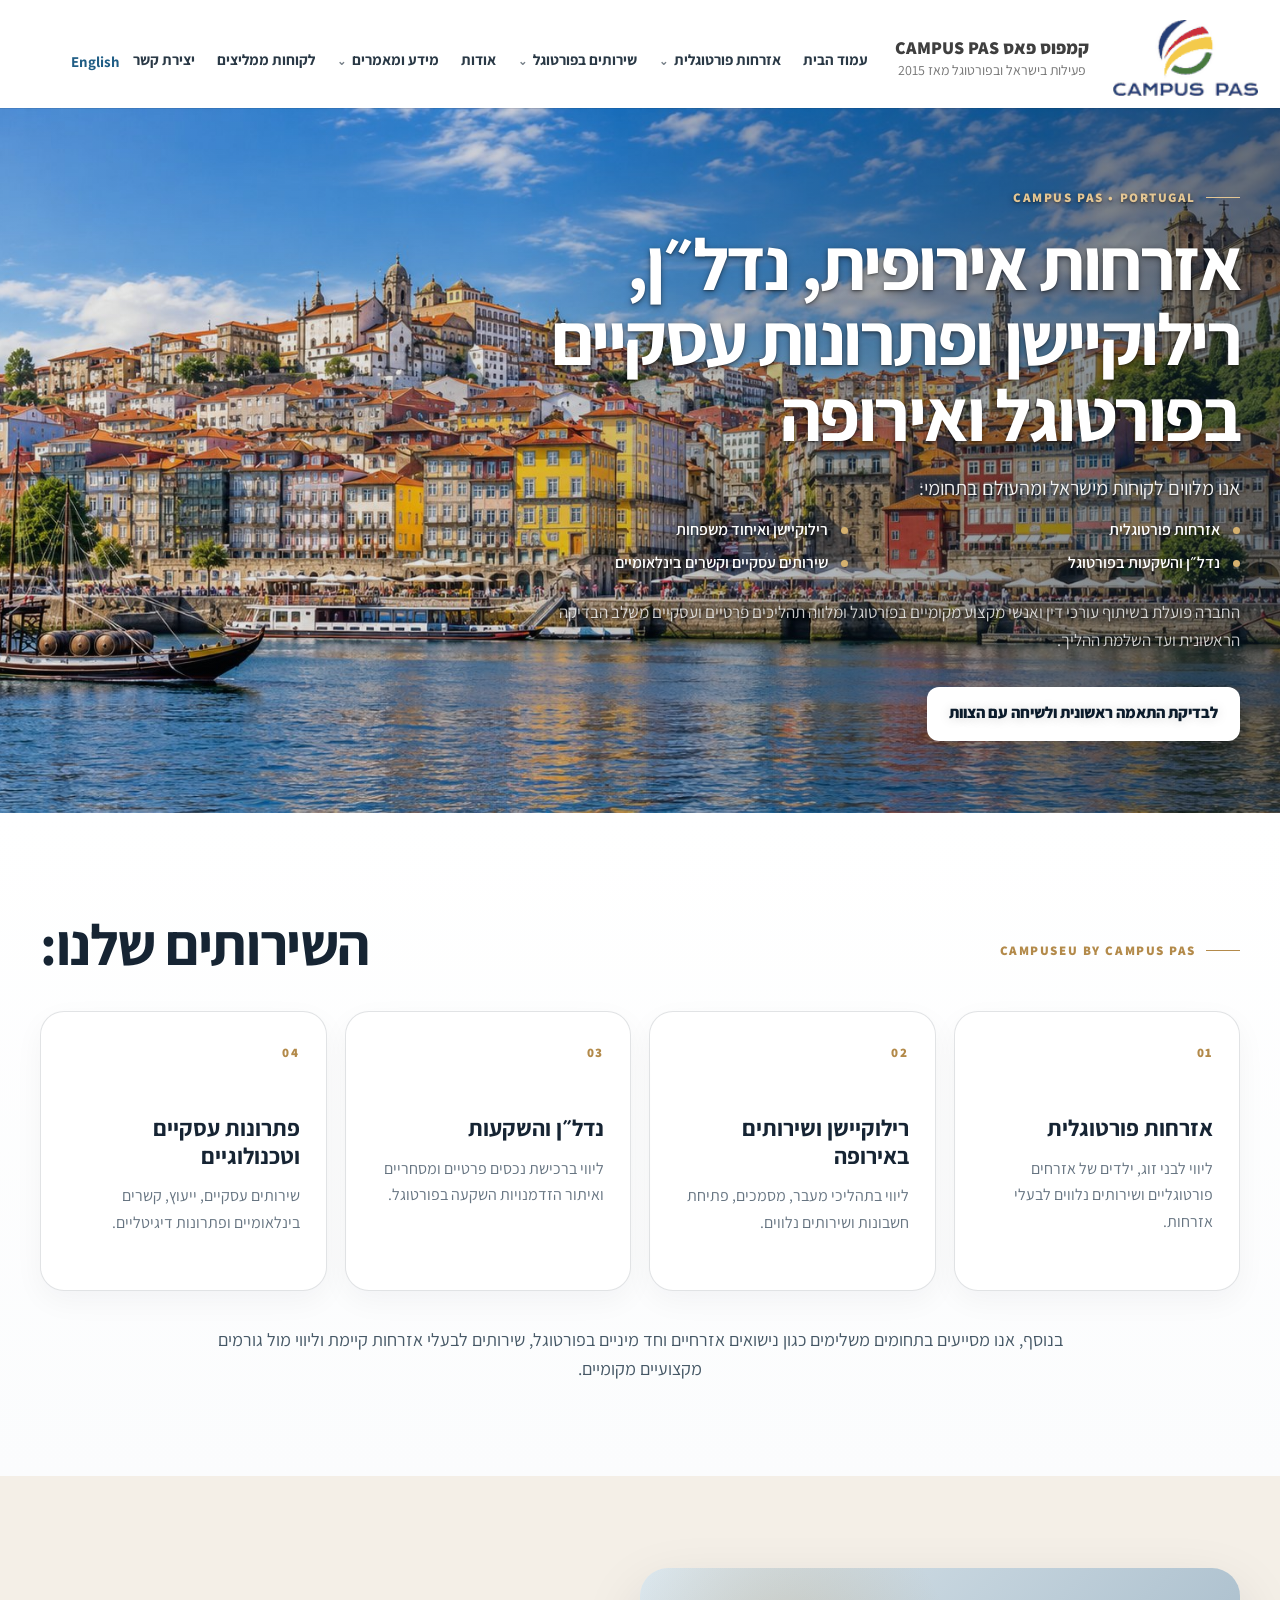
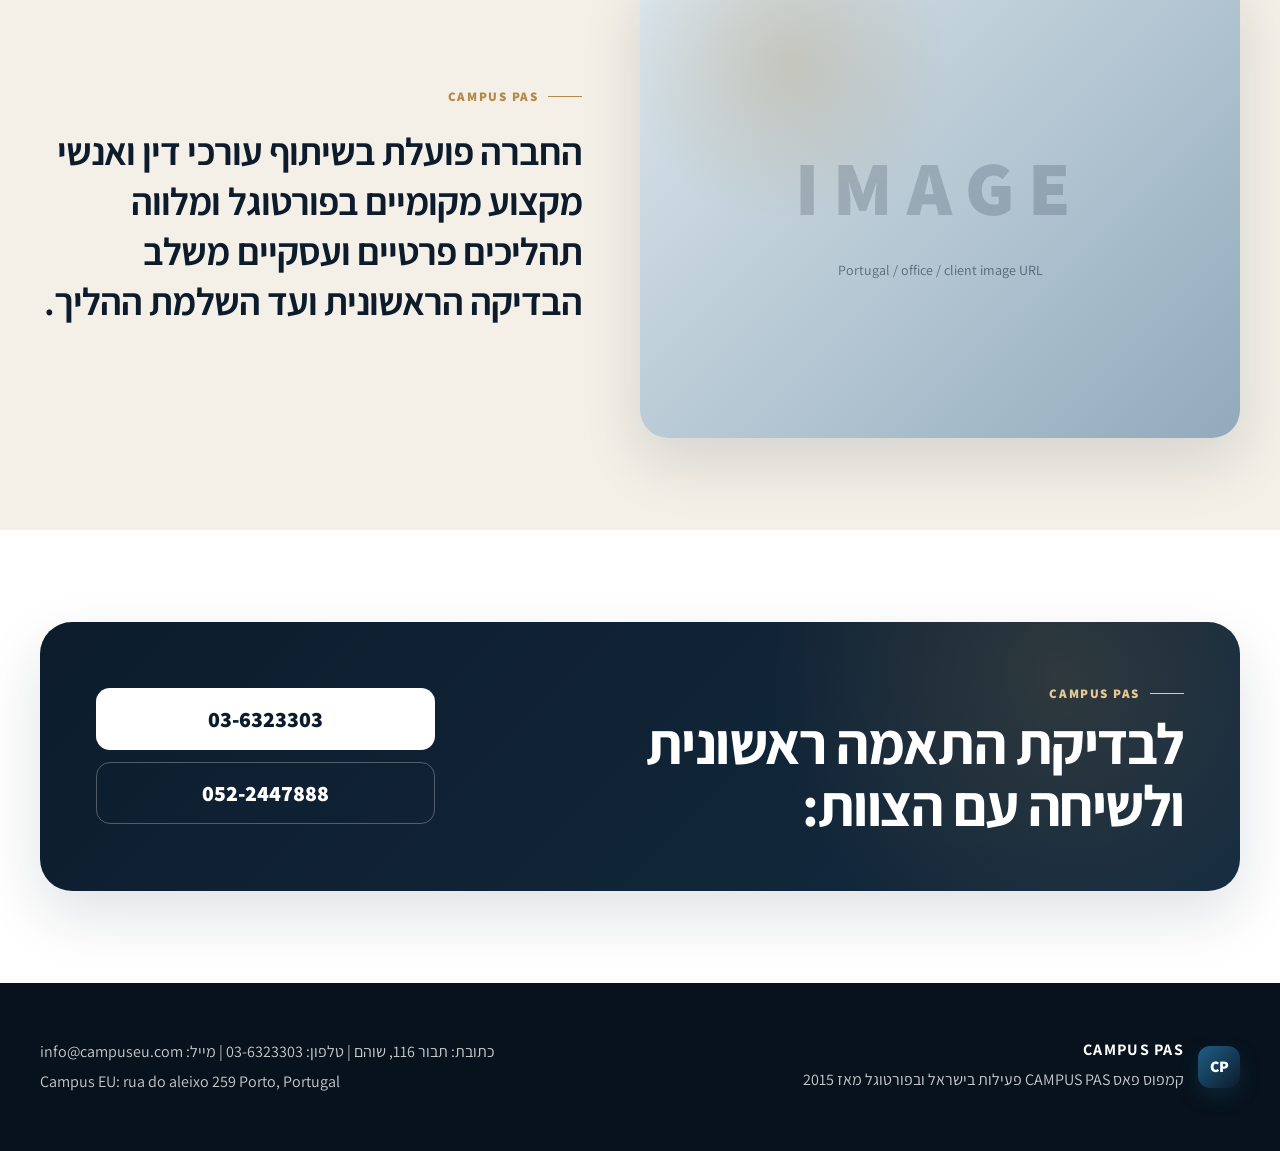
==== index.html @ e7329cf5 "Load hero text shadow styles v16" ====
<!doctype html>
<html lang="he" dir="rtl">
<head>
  <meta charset="utf-8" />
  <meta name="viewport" content="width=device-width, initial-scale=1" />
  <meta name="description" content="Campus Pas" />
  <title>Campus Pas</title>
  <link rel="preconnect" href="https://fonts.googleapis.com">
  <link rel="preconnect" href="https://fonts.gstatic.com" crossorigin>
  <link href="https://fonts.googleapis.com/css2?family=Assistant:wght@400;500;600;700;800&display=swap" rel="stylesheet">
  <link rel="stylesheet" href="styles.css?v=16" />
</head>
<body>
  <a class="skip-link" href="#main">דילוג לתוכן</a>

  <header class="site-header">
  <div class="container header-main">
    <div class="brand-panel">
      <a class="brand-logo-art" href="index.html" aria-label="Campus Pas"></a>
      <div class="brand-copy">
        <strong data-he="קמפוס פאס CAMPUS PAS" data-en="CAMPUS PAS">קמפוס פאס CAMPUS PAS</strong>
        <span data-he="פעילות בישראל ובפורטוגל מאז 2015" data-en="Operating in Israel and Portugal since 2015">פעילות בישראל ובפורטוגל מאז 2015</span>
      </div>
    </div>

    <button class="menu-toggle" id="menuToggle" aria-expanded="false" aria-controls="mainNav">
      <span></span><span></span><span></span>
      <span class="sr-only">תפריט</span>
    </button>

    <nav class="main-nav compact-nav" id="mainNav" aria-label="ניווט ראשי">
      <a href="index.html" data-he="עמוד הבית" data-en="Home">עמוד הבית</a>

      <div class="nav-group">
        <button class="nav-group-trigger" type="button" data-he="אזרחות פורטוגלית" data-en="Portuguese Citizenship">אזרחות פורטוגלית</button>
        <div class="nav-dropdown">
          <a href="why-campus.html" data-he="ליווי משפטי בפורטוגל" data-en="Legal Support in Portugal">ליווי משפטי בפורטוגל</a>
          <a href="spouse-citizenship.html" data-he="אזרחות לבני זוג" data-en="Citizenship for Spouses">אזרחות לבני זוג</a>
          <a href="children-citizenship.html" data-he="אזרחות לילדים" data-en="Citizenship for Children">אזרחות לילדים</a>
          <a href="children-guide.html" data-he="מדריך אזרחות לילדים" data-en="Citizenship Guide for Children">מדריך אזרחות לילדים</a>
        </div>
      </div>

      <div class="nav-group">
        <button class="nav-group-trigger" type="button" data-he="שירותים בפורטוגל" data-en="Services in Portugal">שירותים בפורטוגל</button>
        <div class="nav-dropdown">
          <a href="civil-marriage.html" data-he="נישואים אזרחיים" data-en="Civil Marriage">נישואים אזרחיים</a>
          <a href="real-estate.html" data-he="נדל״ן והשקעות" data-en="Real Estate and Investments">נדל״ן והשקעות</a>
          <a href="relocation.html" data-he="רילוקיישן ושירותים" data-en="Relocation and Services">רילוקיישן ושירותים</a>
          <a href="business.html" data-he="פתרונות עסקיים ובינלאומיים" data-en="Business and International Solutions">פתרונות עסקיים ובינלאומיים</a>
        </div>
      </div>

      <a href="about.html" data-he="אודות" data-en="About">אודות</a>

      <div class="nav-group">
        <button class="nav-group-trigger" type="button" data-he="מידע ומאמרים" data-en="Information and Articles">מידע ומאמרים</button>
        <div class="nav-dropdown">
          <a href="blog.html" data-he="מדריכים ומאמרים מקצועיים" data-en="Professional Guides and Articles">מדריכים ומאמרים מקצועיים</a>
          <a href="press.html" data-he="בתקשורת" data-en="In the Media">בתקשורת</a>
        </div>
      </div>

      <a href="recommendations.html" data-he="לקוחות ממליצים" data-en="Testimonials">לקוחות ממליצים</a>
      <a href="contact.html" data-he="יצירת קשר" data-en="Contact">יצירת קשר</a>
    </nav>

    <button class="header-language" type="button" id="langSwitch" aria-label="Switch language">English</button>
  </div>
</header>

  <main id="main">
    <section class="hero"><div class="container hero-content">
        <div class="hero-card">
          <span class="eyebrow">CAMPUS PAS • PORTUGAL</span>

          <h1 data-he="אזרחות אירופית, נדל״ן, רילוקיישן ופתרונות עסקיים בפורטוגל ואירופה"
            data-en="European citizenship, real estate, relocation and business solutions in Portugal and Europe">
            אזרחות אירופית, נדל״ן, רילוקיישן ופתרונות עסקיים בפורטוגל ואירופה
          </h1>

          <p class="lead" data-he="אנו מלווים לקוחות מישראל ומהעולם בתחומי:"
            data-en="We support clients from Israel and around the world in the fields of:">
            אנו מלווים לקוחות מישראל ומהעולם בתחומי:
          </p>

          <ul class="hero-list">
            <li data-he="אזרחות פורטוגלית" data-en="Portuguese citizenship">אזרחות פורטוגלית</li>
            <li data-he="רילוקיישן ואיחוד משפחות" data-en="Relocation and family reunification">רילוקיישן ואיחוד משפחות</li>
            <li data-he="נדל״ן והשקעות בפורטוגל" data-en="Real estate and investments in Portugal">נדל״ן והשקעות בפורטוגל</li>
            <li data-he="שירותים עסקיים וקשרים בינלאומיים" data-en="Business services and international connections">שירותים עסקיים וקשרים בינלאומיים</li>
          </ul>

          <p data-he="החברה פועלת בשיתוף עורכי דין ואנשי מקצוע מקומיים בפורטוגל ומלווה תהליכים פרטיים ועסקיים משלב הבדיקה הראשונית ועד השלמת ההליך."
            data-en="The company works in cooperation with lawyers and local professionals in Portugal and supports private and business processes from the initial assessment stage through completion of the process.">
            החברה פועלת בשיתוף עורכי דין ואנשי מקצוע מקומיים בפורטוגל ומלווה תהליכים פרטיים ועסקיים משלב הבדיקה הראשונית ועד השלמת ההליך.
          </p>

          <a class="primary-cta" href="#contact"
            data-he="לבדיקת התאמה ראשונית ולשיחה עם הצוות"
            data-en="For an initial assessment and a conversation with the team">
            לבדיקת התאמה ראשונית ולשיחה עם הצוות
          </a>
        </div>
      </div>
    </section>

    <section class="services section">
      <div class="container">
        <div class="section-heading">
          <p class="section-kicker">CampusEU by Campus Pas</p>
          <h2 data-he="השירותים שלנו:" data-en="Our services:">השירותים שלנו:</h2>
        </div>

        <div class="service-grid">
          <article class="service-card">
            <div class="service-number">01</div>
            <h3 data-he="אזרחות פורטוגלית" data-en="Portuguese Citizenship">אזרחות פורטוגלית</h3>
            <p data-he="ליווי לבני זוג, ילדים של אזרחים פורטוגליים ושירותים נלווים לבעלי אזרחות."
               data-en="Support for spouses, children of Portuguese citizens and related services for citizenship holders.">
               ליווי לבני זוג, ילדים של אזרחים פורטוגליים ושירותים נלווים לבעלי אזרחות.
            </p>
          </article>

          <article class="service-card">
            <div class="service-number">02</div>
            <h3 data-he="רילוקיישן ושירותים באירופה" data-en="Relocation and Services in Europe">רילוקיישן ושירותים באירופה</h3>
            <p data-he="ליווי בתהליכי מעבר, מסמכים, פתיחת חשבונות ושירותים נלווים."
               data-en="Support with relocation processes, documents, opening accounts and related services.">
               ליווי בתהליכי מעבר, מסמכים, פתיחת חשבונות ושירותים נלווים.
            </p>
          </article>

          <article class="service-card">
            <div class="service-number">03</div>
            <h3 data-he="נדל״ן והשקעות" data-en="Real Estate and Investments">נדל״ן והשקעות</h3>
            <p data-he="ליווי ברכישת נכסים פרטיים ומסחריים ואיתור הזדמנויות השקעה בפורטוגל."
               data-en="Support in the purchase of private and commercial properties and identifying investment opportunities in Portugal.">
               ליווי ברכישת נכסים פרטיים ומסחריים ואיתור הזדמנויות השקעה בפורטוגל.
            </p>
          </article>

          <article class="service-card">
            <div class="service-number">04</div>
            <h3 data-he="פתרונות עסקיים וטכנולוגיים" data-en="Business and Technology Solutions">פתרונות עסקיים וטכנולוגיים</h3>
            <p data-he="שירותים עסקיים, ייעוץ, קשרים בינלאומיים ופתרונות דיגיטליים."
               data-en="Business services, consulting, international connections and digital solutions.">
               שירותים עסקיים, ייעוץ, קשרים בינלאומיים ופתרונות דיגיטליים.
            </p>
          </article>
        </div>

        <p class="supporting-copy"
          data-he="בנוסף, אנו מסייעים בתחומים משלימים כגון נישואים אזרחיים וחד מיניים בפורטוגל, שירותים לבעלי אזרחות קיימת וליווי מול גורמים מקצועיים מקומיים."
          data-en="In addition, we assist in complementary areas such as civil and same-sex marriage in Portugal, services for existing citizenship holders and support with local professional entities.">
          בנוסף, אנו מסייעים בתחומים משלימים כגון נישואים אזרחיים וחד מיניים בפורטוגל, שירותים לבעלי אזרחות קיימת וליווי מול גורמים מקצועיים מקומיים.
        </p>
      </div>
    </section>

    <section class="visual-break section">
      <div class="container visual-grid">
        <div class="image-frame">
          <!-- החלף בתמונה אמיתית -->
          <div class="image-placeholder image-placeholder-light">
            <span>IMAGE</span>
            <small>Portugal / office / client image URL</small>
          </div>
        </div>
        <div class="visual-copy">
          <span class="eyebrow dark">CAMPUS PAS</span>
          <p class="large-copy"
            data-he="החברה פועלת בשיתוף עורכי דין ואנשי מקצוע מקומיים בפורטוגל ומלווה תהליכים פרטיים ועסקיים משלב הבדיקה הראשונית ועד השלמת ההליך."
            data-en="The company works in cooperation with lawyers and local professionals in Portugal and supports private and business processes from the initial assessment stage through completion of the process.">
            החברה פועלת בשיתוף עורכי דין ואנשי מקצוע מקומיים בפורטוגל ומלווה תהליכים פרטיים ועסקיים משלב הבדיקה הראשונית ועד השלמת ההליך.
          </p>
        </div>
      </div>
    </section>

    <section class="contact section" id="contact">
      <div class="container contact-panel">
        <div>
          <span class="section-kicker light">Campus Pas</span>
          <h2 data-he="לבדיקת התאמה ראשונית ולשיחה עם הצוות:"
              data-en="For an initial assessment and a conversation with the team:">
              לבדיקת התאמה ראשונית ולשיחה עם הצוות:
          </h2>
        </div>

        <div class="contact-actions">
          <a href="tel:036323303" class="contact-button">
            <span>03-6323303</span>
          </a>
          <a href="tel:0522447888" class="contact-button secondary">
            <span>052-2447888</span>
          </a>
        </div>
      </div>
    </section>
  </main>

  <footer class="site-footer">
    <div class="container footer-grid">
      <div class="footer-brand">
        <div class="brand-mark small">CP</div>
        <div>
          <strong>CAMPUS PAS</strong>
          <p data-he="קמפוס פאס CAMPUS PAS פעילות בישראל ובפורטוגל מאז 2015"
             data-en="Campus Pas CAMPUS PAS operating in Israel and Portugal since 2015">
             קמפוס פאס CAMPUS PAS פעילות בישראל ובפורטוגל מאז 2015
          </p>
        </div>
      </div>

      <div class="footer-contact">
        <p data-he="כתובת: תבור 116, שוהם | טלפון: 03-6323303 | מייל: info@campuseu.com"
           data-en="Address: Tavor 116, Shoham | Phone: 03-6323303 | Email: info@campuseu.com">
           כתובת: תבור 116, שוהם | טלפון: 03-6323303 | מייל: info@campuseu.com
        </p>
        <p>Campus EU: rua do aleixo 259 Porto, Portugal</p>
      </div>
    </div>
  </footer>

  <script src="script.js?v=8"></script>
</body>
</html>
---- styles.css ----
:root {
  --navy: #0c1c2c;
  --navy-2: #142b40;
  --blue: #1f5d85;
  --blue-soft: #eaf3f8;
  --sand: #f4efe7;
  --gold: #b38a4a;
  --ink: #162433;
  --muted: #667481;
  --white: #ffffff;
  --line: rgba(12, 28, 44, .12);
  --shadow: 0 24px 60px rgba(12, 28, 44, .13);
  --radius: 24px;
  --container: 1200px;
}

* { box-sizing: border-box; }

html { scroll-behavior: smooth; }

body {
  margin: 0;
  font-family: "Assistant", Arial, sans-serif;
  color: var(--ink);
  background: #fff;
  line-height: 1.65;
  -webkit-font-smoothing: antialiased;
}

a { color: inherit; text-decoration: none; }
button, a { -webkit-tap-highlight-color: transparent; }
button { font: inherit; }
img { max-width: 100%; display: block; }

.container {
  width: min(calc(100% - 40px), var(--container));
  margin-inline: auto;
}

.skip-link {
  position: fixed;
  z-index: 9999;
  top: 12px;
  inset-inline-start: 12px;
  background: #fff;
  color: #000;
  padding: 10px 14px;
  border-radius: 8px;
  transform: translateY(-160%);
}
.skip-link:focus { transform: translateY(0); }

.utility-bar {
  background: var(--navy);
  color: rgba(255,255,255,.9);
  font-size: 14px;
}

.utility-inner {
  min-height: 38px;
  display: flex;
  align-items: center;
  justify-content: space-between;
  gap: 20px;
}

.lang-switch {
  border: 0;
  background: transparent;
  color: #fff;
  cursor: pointer;
  font-weight: 700;
  padding: 6px 0;
}

.site-header {
  background: rgba(255,255,255,.96);
  position: sticky;
  top: 0;
  z-index: 1000;
  box-shadow: 0 1px 0 var(--line);
  backdrop-filter: blur(12px);
}

.nav-wrap {
  min-height: 86px;
  display: flex;
  align-items: center;
  gap: 28px;
}

.brand {
  display: flex;
  align-items: center;
  gap: 12px;
  flex: 0 0 auto;
}

.brand-mark {
  width: 50px;
  height: 50px;
  border-radius: 15px;
  display: grid;
  place-items: center;
  color: #fff;
  font-weight: 800;
  letter-spacing: -.03em;
  background: linear-gradient(135deg, var(--blue), var(--navy));
  box-shadow: 0 8px 20px rgba(31,93,133,.25);
}

.brand-mark.small {
  width: 42px;
  height: 42px;
  border-radius: 12px;
}

.brand-text {
  display: flex;
  flex-direction: column;
  line-height: 1.1;
}

.brand-text strong {
  font-size: 19px;
  letter-spacing: .08em;
}

.brand-text span {
  font-size: 10px;
  letter-spacing: .16em;
  color: var(--muted);
  margin-top: 5px;
}

.main-nav {
  display: flex;
  align-items: center;
  gap: 20px;
  margin-inline-start: auto;
  overflow-x: auto;
  scrollbar-width: none;
}

.main-nav::-webkit-scrollbar { display: none; }

.main-nav a {
  flex: 0 0 auto;
  font-size: 15px;
  font-weight: 650;
  color: #2a3946;
  position: relative;
  padding: 31px 0 27px;
}

.main-nav a::after {
  content: "";
  position: absolute;
  bottom: 20px;
  inset-inline: 0;
  height: 2px;
  background: var(--gold);
  transform: scaleX(0);
  transition: transform .2s ease;
}

.main-nav a:hover::after,
.main-nav a:focus-visible::after { transform: scaleX(1); }

.menu-toggle {
  display: none;
  margin-inline-start: auto;
  width: 46px;
  height: 46px;
  border: 1px solid var(--line);
  background: #fff;
  border-radius: 12px;
  cursor: pointer;
  padding: 11px;
}

.menu-toggle span:not(.sr-only) {
  display: block;
  height: 2px;
  background: var(--navy);
  margin: 5px 0;
}

.sr-only {
  position: absolute !important;
  width: 1px; height: 1px;
  padding: 0; margin: -1px;
  overflow: hidden; clip: rect(0,0,0,0);
  white-space: nowrap; border: 0;
}.hero-media {
  position: absolute;
  inset: 0;
}html[dir="ltr"] .hero-overlay {
  background:
    linear-gradient(270deg, rgba(12,28,44,.25), rgba(12,28,44,.86)),
    linear-gradient(180deg, rgba(12,28,44,.05), rgba(12,28,44,.34));
}

.image-placeholder {
  width: 100%;
  height: 100%;
  min-height: 420px;
  display: grid;
  place-items: center;
  align-content: center;
  gap: 8px;
  background:
    radial-gradient(circle at 25% 20%, rgba(179,138,74,.35), transparent 26%),
    linear-gradient(135deg, #335b73, #102638 65%, #09141f);
  color: rgba(255,255,255,.9);
  text-align: center;
}

.image-placeholder span {
  font-size: clamp(34px, 6vw, 84px);
  font-weight: 800;
  letter-spacing: .18em;
  opacity: .18;
}

.image-placeholder small {
  font-size: 14px;
  opacity: .55;
}

.hero-content {
  position: relative;
  z-index: 2;
  padding-block: 90px;
}

.hero-card {
  max-width: 760px;
  color: #fff;
}

.eyebrow,
.section-kicker {
  display: inline-flex;
  align-items: center;
  gap: 10px;
  font-size: 13px;
  letter-spacing: .12em;
  text-transform: uppercase;
  font-weight: 800;
  color: #e4c693;
}

.eyebrow::before,
.section-kicker::before {
  content: "";
  width: 34px;
  height: 1px;
  background: currentColor;
}

.eyebrow.dark,
.section-kicker { color: var(--gold); }
.section-kicker.light { color: #e8c992; }

.hero h1 {
  margin: 18px 0 20px;
  font-size: clamp(42px, 5.7vw, 74px);
  line-height: 1.03;
  letter-spacing: -.035em;
  max-width: 900px;
}

.hero .lead {
  font-size: 20px;
  margin: 0 0 12px;
  color: rgba(255,255,255,.92);
}

.hero-list {
  margin: 0 0 22px;
  padding: 0;
  list-style: none;
  display: grid;
  grid-template-columns: repeat(2, minmax(0,1fr));
  gap: 7px 24px;
}

.hero-list li {
  position: relative;
  padding-inline-start: 20px;
  font-weight: 600;
}

.hero-list li::before {
  content: "";
  width: 7px;
  height: 7px;
  border-radius: 50%;
  background: #d6b16f;
  position: absolute;
  inset-inline-start: 0;
  top: .63em;
}

.hero-card > p:not(.lead) {
  max-width: 700px;
  color: rgba(255,255,255,.78);
  font-size: 17px;
}

.primary-cta {
  margin-top: 15px;
  min-height: 54px;
  display: inline-flex;
  align-items: center;
  justify-content: center;
  padding: 0 22px;
  border-radius: 12px;
  background: #fff;
  color: var(--navy);
  font-weight: 800;
  box-shadow: 0 12px 28px rgba(0,0,0,.17);
  transition: transform .2s ease, box-shadow .2s ease;
}

.primary-cta:hover {
  transform: translateY(-2px);
  box-shadow: 0 18px 36px rgba(0,0,0,.22);
}

.section { padding: 92px 0; }

.services {
  background:
    linear-gradient(180deg, #fff 0%, #fbfcfd 100%);
}

.section-heading {
  display: flex;
  justify-content: space-between;
  align-items: end;
  gap: 30px;
  margin-bottom: 36px;
}

.section-heading h2,
.contact h2 {
  font-size: clamp(36px, 4.5vw, 58px);
  margin: 8px 0 0;
  line-height: 1.08;
  letter-spacing: -.025em;
}

.service-grid {
  display: grid;
  grid-template-columns: repeat(4, 1fr);
  gap: 18px;
}

.service-card {
  min-height: 280px;
  padding: 30px 26px;
  border: 1px solid var(--line);
  border-radius: var(--radius);
  background: #fff;
  box-shadow: 0 10px 30px rgba(12,28,44,.045);
  transition: transform .2s ease, box-shadow .2s ease, border-color .2s ease;
}

.service-card:hover {
  transform: translateY(-6px);
  box-shadow: var(--shadow);
  border-color: rgba(31,93,133,.25);
}

.service-number {
  font-size: 13px;
  font-weight: 800;
  color: var(--gold);
  letter-spacing: .12em;
  margin-bottom: 52px;
}

.service-card h3 {
  font-size: 23px;
  line-height: 1.2;
  margin: 0 0 13px;
}

.service-card p {
  margin: 0;
  color: var(--muted);
}

.supporting-copy {
  margin: 34px auto 0;
  max-width: 900px;
  text-align: center;
  font-size: 18px;
  color: #465866;
}

.visual-break { background: var(--sand); }

.visual-grid {
  display: grid;
  grid-template-columns: 1.05fr .95fr;
  gap: 58px;
  align-items: center;
}

.image-frame {
  min-height: 470px;
  border-radius: 28px;
  overflow: hidden;
  box-shadow: var(--shadow);
}

.image-placeholder-light {
  min-height: 470px;
  background:
    radial-gradient(circle at 25% 20%, rgba(179,138,74,.24), transparent 28%),
    linear-gradient(135deg, #dbe6ec, #91aabc);
  color: var(--navy);
}

.visual-copy .large-copy {
  font-size: clamp(27px, 3vw, 42px);
  line-height: 1.3;
  letter-spacing: -.025em;
  margin: 20px 0 0;
  color: var(--navy);
  font-weight: 650;
}

.contact {
  background: #fff;
}

.contact-panel {
  background:
    radial-gradient(circle at 85% 20%, rgba(179,138,74,.18), transparent 28%),
    linear-gradient(135deg, var(--navy), var(--navy-2));
  color: #fff;
  border-radius: 32px;
  padding: 54px 56px;
  display: grid;
  grid-template-columns: 1.35fr .65fr;
  gap: 44px;
  align-items: center;
  box-shadow: var(--shadow);
}

.contact-actions {
  display: grid;
  gap: 12px;
}

.contact-button {
  min-height: 62px;
  padding: 0 20px;
  border-radius: 14px;
  display: flex;
  align-items: center;
  justify-content: center;
  background: #fff;
  color: var(--navy);
  font-size: 22px;
  font-weight: 800;
  direction: ltr;
}

.contact-button.secondary {
  background: transparent;
  color: #fff;
  border: 1px solid rgba(255,255,255,.28);
}

.site-footer {
  background: #07121c;
  color: rgba(255,255,255,.78);
  padding: 52px 0;
}

.footer-grid {
  display: grid;
  grid-template-columns: .85fr 1.15fr;
  gap: 40px;
  align-items: center;
}

.footer-brand {
  display: flex;
  align-items: center;
  gap: 14px;
}

.footer-brand strong { color: #fff; letter-spacing: .08em; }
.footer-brand p,
.footer-contact p { margin: 4px 0; }
.footer-contact { text-align: end; }

:focus-visible {
  outline: 3px solid #f0c67e;
  outline-offset: 4px;
}

@media (max-width: 1050px) {
  .menu-toggle { display: block; }

  .main-nav {
    position: fixed;
    top: 124px;
    inset-inline: 20px;
    max-height: calc(100vh - 145px);
    overflow-y: auto;
    display: none;
    padding: 16px;
    background: #fff;
    border-radius: 18px;
    box-shadow: var(--shadow);
    border: 1px solid var(--line);
    flex-direction: column;
    align-items: stretch;
    gap: 0;
  }

  .main-nav.open { display: flex; }

  .main-nav a {
    padding: 12px 10px;
    border-bottom: 1px solid var(--line);
    white-space: normal;
  }

  .main-nav a:last-child { border-bottom: 0; }
  .main-nav a::after { display: none; }

  .service-grid { grid-template-columns: repeat(2, 1fr); }
}

@media (max-width: 760px) {
  .container { width: min(calc(100% - 28px), var(--container)); }
  .utility-text { font-size: 12px; }
  .nav-wrap { min-height: 74px; }
  .brand-mark { width: 44px; height: 44px; }
  .brand-text strong { font-size: 16px; }
  .brand-text span { display: none; }
  .main-nav { top: 112px; }.hero-content { padding-block: 76px; }
  .hero h1 { font-size: clamp(40px, 12vw, 57px); }
  .hero-list { grid-template-columns: 1fr; }

  .section { padding: 68px 0; }
  .service-grid,
  .visual-grid,
  .contact-panel,
  .footer-grid {
    grid-template-columns: 1fr;
  }

  .service-card { min-height: 225px; }
  .service-number { margin-bottom: 35px; }
  .visual-grid { gap: 30px; }
  .image-frame,
  .image-placeholder-light { min-height: 330px; }

  .contact-panel {
    padding: 36px 24px;
    border-radius: 24px;
  }

  .footer-contact { text-align: start; }
}

@media (prefers-reduced-motion: reduce) {
  * {
    scroll-behavior: auto !important;
    transition: none !important;
  }
}


/* Internal content pages */
.article-page { background: #fff; }
.article-hero {
  padding: 76px 0 54px;
  background:
    radial-gradient(circle at 85% 20%, rgba(179,138,74,.16), transparent 28%),
    linear-gradient(135deg, #f7fafc, #eef3f6);
  border-bottom: 1px solid var(--line);
}
.article-hero h1 {
  margin: 12px 0 0;
  max-width: 900px;
  font-size: clamp(40px, 5vw, 66px);
  line-height: 1.08;
  letter-spacing: -.035em;
  color: var(--navy);
}
.article-content {
  max-width: 900px;
  font-size: 18px;
}
.article-content h2 {
  margin: 42px 0 14px;
  font-size: clamp(28px, 3vw, 40px);
  line-height: 1.2;
  color: var(--navy);
}
.article-content h3 {
  margin: 32px 0 10px;
  font-size: 25px;
  color: var(--navy);
}
.article-content p { margin: 0 0 20px; }
.article-content ul {
  margin: 0 0 24px;
  padding-inline-start: 24px;
}
.article-content li { margin-bottom: 9px; }
.article-links {
  display: flex;
  flex-wrap: wrap;
  gap: 10px;
  margin-bottom: 34px;
}
.article-links a {
  padding: 10px 14px;
  border: 1px solid var(--line);
  border-radius: 999px;
  background: #fff;
  font-weight: 700;
}
.article-image {
  min-height: 320px;
  border-radius: 24px;
  overflow: hidden;
  margin: 36px 0;
}
.article-cta { margin-top: 34px; }

@media (max-width: 760px) {
  .article-hero { padding: 54px 0 40px; }
  .article-content { font-size: 17px; }
}



/* Header — Campus Pas */
.utility-bar,
.utility-inner,
.lang-switch,
.lang-switch-inline { display:none !important; }

.site-header{
  background:#fff;
  position:sticky;
  top:0;
  z-index:1000;
  box-shadow:0 1px 0 rgba(12,28,44,.10);
}

.header-main{
  min-height:108px;
  display:grid;
  grid-template-columns:minmax(300px,380px) minmax(0,1fr);
  align-items:center;
  gap:24px;
  position:relative;
}

.brand-panel{
  display:flex;
  align-items:center;
  gap:18px;
  background:transparent;
  padding:10px 0;
  border-radius:0;
  min-width:0;
}

.brand-logo-art{
  flex:0 0 150px;
  width:150px;
  height:76px;
  background-image:url("[data-uri]");
  background-repeat:no-repeat;
  background-position:center;
  background-size:contain;
}

.brand-copy{
  min-width:0;
  display:flex;
  flex-direction:column;
  align-items:center;
  justify-content:center;
  text-align:center;
  line-height:1.15;
}

.brand-copy strong{
  font-size:19px;
  font-weight:800;
  color:#3f3f3f;
  white-space:nowrap;
}

.brand-copy span{
  margin-top:5px;
  color:#757575;
  font-size:15px;
  white-space:nowrap;
}

.header-main > .main-nav{
  align-self:stretch;
  min-width:0;
  margin:0;
  display:flex;
  align-items:center;
  justify-content:center;
  gap:18px;
  overflow-x:auto;
  scrollbar-width:none;
  position:relative;
  padding:0 78px;
}

.header-main > .main-nav::-webkit-scrollbar{display:none;}

.header-main > .main-nav a{
  flex:0 0 auto;
  padding:18px 0 14px;
  font-size:14px;
  white-space:nowrap;
}

.header-main > .main-nav a::after{
  bottom:8px;
}

.nav-lang-switch{
  display:block !important;
  position:absolute;
  left:0;
  top:50%;
  transform:translateY(-50%);
  border:0;
  background:transparent;
  color:var(--blue);
  font-weight:700;
  font-size:14px;
  cursor:pointer;
  padding:8px 0;
  margin:0;
}

.nav-lang-switch:hover,
.nav-lang-switch:focus-visible{
  text-decoration:underline;
}

@media(max-width:1050px){
  .header-main{
    min-height:90px;
    grid-template-columns:1fr auto;
    gap:12px;
  }

  .brand-panel{
    padding:8px 0;
    max-width:430px;
  }

  .brand-logo-art{
    flex-basis:120px;
    width:120px;
    height:62px;
  }

  .brand-copy strong{font-size:17px;}
  .brand-copy span{font-size:13px;}

  .header-main > .menu-toggle{
    display:block;
    align-self:center;
    margin:0;
  }

  .header-main > .main-nav{
    position:fixed;
    top:90px;
    inset-inline:20px;
    width:auto;
    max-height:calc(100vh - 110px);
    overflow-y:auto;
    display:none;
    padding:16px;
    background:#fff;
    border-radius:18px;
    box-shadow:var(--shadow);
    border:1px solid var(--line);
    flex-direction:column;
    align-items:stretch;
    gap:0;
  }

  .header-main > .main-nav.open{display:flex;}

  .header-main > .main-nav a{
    padding:12px 10px;
    border-bottom:1px solid var(--line);
    white-space:normal;
  }

  .header-main > .main-nav a::after{display:none;}

  .nav-lang-switch{
    position:static;
    transform:none;
    order:-999;
    width:100%;
    text-align:center;
    padding:10px;
    border-bottom:1px solid var(--line);
  }
}

@media(max-width:650px){
  .header-main{min-height:82px;}

  .brand-panel{gap:10px;}

  .brand-logo-art{
    flex-basis:92px;
    width:92px;
    height:48px;
  }

  .brand-copy strong{
    font-size:14px;
    white-space:normal;
  }

  .brand-copy span{
    margin-top:3px;
    font-size:11px;
    white-space:normal;
  }

  .header-main > .main-nav{top:82px;}
}


/* Header layout refinement: center nav vertically and prevent clipped items */
.header-main{
  min-height:122px;
  grid-template-columns:minmax(300px,380px) minmax(0,1fr);
}

.header-main > .main-nav{
  min-height:122px;
  align-self:stretch;
  display:flex;
  flex-wrap:wrap;
  align-content:center;
  align-items:center;
  justify-content:center;
  column-gap:16px;
  row-gap:4px;
  padding:16px 82px 16px 0;
  overflow:visible;
}

.header-main > .main-nav a{
  padding:7px 0;
  font-size:13px;
  line-height:1.2;
}

.header-main > .main-nav a::after{
  bottom:1px;
}

.nav-lang-switch{
  left:0;
  top:50%;
  transform:translateY(-50%);
}

.brand-panel{
  min-height:122px;
}

.brand-logo-art{
  height:82px;
}

@media(max-width:1250px) and (min-width:1051px){
  .header-main{
    grid-template-columns:minmax(285px,340px) minmax(0,1fr);
    gap:18px;
  }

  .header-main > .main-nav{
    column-gap:12px;
    padding-inline-start:70px;
  }

  .header-main > .main-nav a{
    font-size:12.5px;
  }

  .brand-logo-art{
    flex-basis:135px;
    width:135px;
  }

  .brand-copy strong{font-size:18px;}
  .brand-copy span{font-size:14px;}
}

@media(max-width:1050px){
  .header-main{
    min-height:90px;
  }

  .brand-panel{
    min-height:90px;
  }

  .header-main > .main-nav{
    min-height:0;
    flex-wrap:nowrap;
    align-content:stretch;
    padding:16px;
    overflow-y:auto;
  }
}


/* Final desktop nav edge fix */
@media(min-width:1051px){
  .header-main > .main-nav{
    padding-top:16px !important;
    padding-right:0 !important;
    padding-bottom:16px !important;
    padding-left:105px !important;
    box-sizing:border-box;
  }

  .nav-lang-switch{
    left:18px !important;
  }
}


/* Compact grouped navigation */
@media(min-width:1051px){
  .header-main{
    grid-template-columns:minmax(300px,380px) minmax(0,1fr);
    min-height:112px;
    position:relative;
  }

  .compact-nav{
    min-height:112px !important;
    flex-wrap:nowrap !important;
    justify-content:center !important;
    align-items:center !important;
    gap:22px !important;
    padding:0 105px 0 0 !important;
    overflow:visible !important;
  }

  .compact-nav > a,
  .nav-group-trigger{
    font-size:14px;
    font-weight:700;
    color:#2a3946;
    white-space:nowrap;
  }

  .compact-nav > a{
    padding:14px 0 !important;
  }

  .nav-group{
    position:relative;
    flex:0 0 auto;
  }

  .nav-group-trigger{
    border:0;
    background:transparent;
    cursor:pointer;
    padding:14px 0;
    font-family:inherit;
  }

  .nav-group-trigger::after{
    content:"⌄";
    font-size:11px;
    margin-inline-start:6px;
    opacity:.65;
  }

  .nav-dropdown{
    position:absolute;
    top:calc(100% - 2px);
    right:50%;
    transform:translateX(50%) translateY(8px);
    min-width:230px;
    padding:10px;
    background:#fff;
    border:1px solid var(--line);
    border-radius:14px;
    box-shadow:var(--shadow);
    opacity:0;
    visibility:hidden;
    pointer-events:none;
    transition:opacity .18s ease, transform .18s ease;
    z-index:1200;
  }

  .nav-group:hover .nav-dropdown,
  .nav-group:focus-within .nav-dropdown{
    opacity:1;
    visibility:visible;
    pointer-events:auto;
    transform:translateX(50%) translateY(0);
  }

  .nav-dropdown a{
    display:block;
    padding:10px 12px !important;
    border-radius:9px;
    font-size:14px !important;
    white-space:nowrap;
  }

  .nav-dropdown a:hover{
    background:#f5f7f8;
  }

  .nav-dropdown a::after{
    display:none !important;
  }

  .header-language{
    position:absolute;
    left:0;
    top:50%;
    transform:translateY(-50%);
    border:0;
    background:transparent;
    color:var(--blue);
    font-weight:700;
    font-size:14px;
    cursor:pointer;
    padding:10px 0;
    z-index:5;
  }

  .header-language:hover,
  .header-language:focus-visible{
    text-decoration:underline;
  }

  .nav-lang-switch{
    display:none !important;
  }
}

@media(max-width:1050px){
  .header-language{
    position:absolute;
    left:70px;
    top:50%;
    transform:translateY(-50%);
    border:0;
    background:transparent;
    color:var(--blue);
    font-weight:700;
    cursor:pointer;
  }

  .compact-nav{
    flex-direction:column !important;
    align-items:stretch !important;
  }

  .nav-group-trigger{
    width:100%;
    text-align:start;
    border:0;
    background:transparent;
    padding:12px 10px;
    font-weight:700;
  }

  .nav-dropdown{
    display:block;
    padding-inline-start:18px;
  }

  .nav-dropdown a{
    display:block;
    padding:9px 10px !important;
    border-bottom:0 !important;
    font-size:14px !important;
  }
}


/* Navigation interaction polish */
@media(min-width:1051px){

  /* Dropdowns open only while hovering */
  .nav-group .nav-dropdown{
    opacity:0;
    visibility:hidden;
    pointer-events:none;
  }

  .nav-group:hover .nav-dropdown{
    opacity:1;
    visibility:visible;
    pointer-events:auto;
  }

  /* Clicking/focusing a trigger must not keep the dropdown open */
  .nav-group:focus-within .nav-dropdown{
    opacity:0;
    visibility:hidden;
    pointer-events:none;
  }

  .nav-group:hover:focus-within .nav-dropdown{
    opacity:1;
    visibility:visible;
    pointer-events:auto;
  }

  /* Same underline animation for every top-level menu item */
  .compact-nav > a,
  .nav-group-trigger{
    position:relative;
  }

  .compact-nav > a::after,
  .nav-group-trigger::before{
    content:"";
    position:absolute;
    left:0;
    right:0;
    bottom:2px;
    height:2px;
    background:var(--gold);
    transform:scaleX(0);
    transform-origin:center;
    transition:transform .2s ease;
  }

  .compact-nav > a:hover::after,
  .compact-nav > a:focus-visible::after,
  .nav-group:hover > .nav-group-trigger::before,
  .nav-group-trigger:focus-visible::before{
    transform:scaleX(1);
  }

  /* Keep dropdown arrow separate from underline animation */
  .nav-group-trigger::after{
    content:"⌄";
    font-size:11px;
    margin-inline-start:6px;
    opacity:.65;
    position:static;
    height:auto;
    background:none;
    transform:none;
  }

  /* Push English visually away from the menu to the viewport edge */
  .header-language{
    left:calc((100vw - 100%) / -2 + 28px) !important;
  }
}


/* Homepage hero image + English position refinement */.hero-image{
  width:100%;
  height:100%;
  object-fit:cover;
  object-position:center center;
  display:block;
}@media(min-width:1051px){
  .header-language{
    left:90px !important;
  }
}


/* Final header alignment + hero visibility */
@media(min-width:1051px){
  .header-main{
    min-height:122px !important;
    align-items:end !important;
    padding-bottom:12px !important;
  }

  .brand-panel{
    align-self:end !important;
    min-height:auto !important;
    padding-bottom:0 !important;
    transform:translateY(2px);
  }

  .header-main > .main-nav,
  .compact-nav{
    align-self:end !important;
    min-height:auto !important;
    padding-top:0 !important;
    padding-bottom:0 !important;
    margin-bottom:0 !important;
    gap:24px !important;
  }

  .compact-nav > a,
  .nav-group-trigger{
    font-size:15.5px !important;
    line-height:1.2 !important;
    padding:12px 0 10px !important;
  }

  .header-language{
    left:20px !important;
    top:auto !important;
    bottom:14px !important;
    transform:none !important;
    font-size:15px !important;
  }

  .brand-copy strong{
    font-size:19px !important;
  }

  .brand-copy span{
    font-size:14px !important;
  }
}/* ===== AUTHORITATIVE HEADER + HERO FIX v11 ===== */
@media (min-width:1051px){
  .header-main{
    direction:ltr !important;
    display:grid !important;
    grid-template-columns:150px minmax(0,1fr) 360px !important;
    grid-template-areas:"lang nav brand" !important;
    align-items:center !important;
    gap:14px !important;
    min-height:108px !important;
    padding:0 !important;
  }

  .header-language{
    grid-area:lang !important;
    position:static !important;
    left:auto !important;
    top:auto !important;
    bottom:auto !important;
    right:auto !important;
    transform:translateY(5px) !important;
    justify-self:center !important;
    align-self:center !important;
    margin:0 !important;
    padding:8px 0 !important;
    font-size:15px !important;
    line-height:1 !important;
    color:var(--blue) !important;
    white-space:nowrap !important;
  }

  .header-main > .main-nav,
  .compact-nav{
    grid-area:nav !important;
    direction:rtl !important;
    position:relative !important;
    display:flex !important;
    flex-wrap:nowrap !important;
    align-self:center !important;
    align-items:center !important;
    justify-content:center !important;
    align-content:center !important;
    gap:22px !important;
    min-height:0 !important;
    height:auto !important;
    margin:0 !important;
    padding:0 !important;
    overflow:visible !important;
    transform:translateY(5px) !important;
  }

  .compact-nav > a,
  .nav-group-trigger{
    font-size:15px !important;
    line-height:1.2 !important;
    padding:13px 0 11px !important;
    margin:0 !important;
    font-weight:700 !important;
  }

  .brand-panel{
    grid-area:brand !important;
    direction:rtl !important;
    align-self:center !important;
    justify-self:stretch !important;
    min-height:0 !important;
    height:auto !important;
    padding:0 !important;
    margin:0 !important;
    transform:translateY(5px) !important;
  }

  .brand-logo-art{
    flex:0 0 145px !important;
    width:145px !important;
    height:74px !important;
  }

  .brand-copy{
    transform:none !important;
  }

  .brand-copy strong{
    font-size:18px !important;
  }

  .brand-copy span{
    font-size:14px !important;
    margin-top:4px !important;
  }
}

/* Make the Porto image fill the WHOLE hero */.hero-media{
  position:absolute !important;
  inset:0 !important;
  width:100% !important;
  height:100% !important;
  overflow:hidden !important;
  z-index:0 !important;
}.hero-overlay{
  position:absolute !important;
  inset:0 !important;
  z-index:1 !important;
  background:
    linear-gradient(
      90deg,
      rgba(9,24,38,.08) 0%,
      rgba(9,24,38,.14) 40%,
      rgba(9,24,38,.38) 68%,
      rgba(9,24,38,.64) 100%
    ) !important;
}.hero-content{
  position:relative !important;
  z-index:2 !important;
}

.hero-card{
  text-shadow:0 1px 12px rgba(0,0,0,.18);
}

@media(max-width:1050px){}


/* ===== FINAL HEADER + HERO LAYOUT v12 ===== */
@media (min-width:1051px){
  .header-main{
    width:min(calc(100% - 40px),1560px) !important;
    grid-template-columns:150px minmax(0,1fr) 390px !important;
    grid-template-areas:"lang nav brand" !important;
    gap:20px !important;
    min-height:108px !important;
    align-items:center !important;
    padding:0 !important;
  }

  .header-language{
    grid-area:lang !important;
    position:static !important;
    transform:none !important;
    justify-self:center !important;
    align-self:center !important;
    margin:6px 0 0 !important;
    font-size:15px !important;
  }

  .compact-nav{
    grid-area:nav !important;
    transform:translateY(5px) !important;
    gap:18px !important;
    padding:0 !important;
    min-height:0 !important;
    overflow:visible !important;
  }

  .compact-nav > a,
  .nav-group-trigger{
    font-size:15px !important;
    padding:12px 0 10px !important;
  }

  .brand-panel{
    grid-area:brand !important;
    transform:translateY(5px) !important;
    min-height:0 !important;
    padding:0 !important;
    gap:14px !important;
    justify-self:end !important;
  }

  .brand-logo-art{
    width:145px !important;
    height:74px !important;
    flex-basis:145px !important;
  }

  .brand-copy strong{
    font-size:18px !important;
  }

  .brand-copy span{
    font-size:14px !important;
  }
}

/* Use the user's Porto photo as the actual hero background */.hero-media,.hero-content{
  position:relative !important;
  z-index:2 !important;
}

@media (max-width:1050px){}


/* ===== FINAL CLEAN FIX v12 ===== */
@media (min-width:1051px){
  .header-main{
    grid-template-columns:150px minmax(0,1fr) 430px !important;
    gap:22px !important;
    min-height:108px !important;
    align-items:center !important;
  }

  .header-language{
    grid-area:lang !important;
    justify-self:center !important;
    transform:translateY(4px) !important;
  }

  .compact-nav{
    grid-area:nav !important;
    gap:20px !important;
    transform:translateY(4px) !important;
  }

  .compact-nav > a,
  .nav-group-trigger{
    font-size:15px !important;
  }

  .brand-panel{
    grid-area:brand !important;
    min-width:0 !important;
    justify-content:flex-end !important;
    gap:18px !important;
    transform:translateY(4px) !important;
  }

  .brand-logo-art{
    flex:0 0 150px !important;
    width:150px !important;
    height:76px !important;
  }

  .brand-copy{
    min-width:200px !important;
  }

  .brand-copy strong,
  .brand-copy span{
    white-space:nowrap !important;
  }
}.hero-media{
  position:absolute !important;
  inset:0 !important;
  width:100% !important;
  height:100% !important;
}.hero-overlay{
  position:absolute !important;
  inset:0 !important;
  background:
    linear-gradient(
      90deg,
      rgba(8,22,35,.06) 0%,
      rgba(8,22,35,.10) 42%,
      rgba(8,22,35,.34) 70%,
      rgba(8,22,35,.58) 100%
    ) !important;
}

.hero-content{
  position:relative !important;
  z-index:2 !important;
  padding-block:72px !important;
}

.hero-card{
  max-width:760px !important;
}


/* Canonical homepage hero */
.hero {
  position: relative;
  min-height: 650px;
  display: grid;
  align-items: center;
  overflow: hidden;
  background-color: #0c1c2c;
  background-image:
    linear-gradient(
      90deg,
      rgba(7,24,39,.08) 0%,
      rgba(7,24,39,.12) 40%,
      rgba(7,24,39,.34) 68%,
      rgba(7,24,39,.58) 100%
    ),
    url("porto-hero.jpg?v=3");
  background-size: cover;
  background-position: center 58%;
  background-repeat: no-repeat;
}

.hero-media {
  display: none;
}

.hero-image {
  display: none;
}

.hero-overlay {
  display: none;
}


/* Hero text readability */
.hero-card h1,
.hero-card .lead,
.hero-card .hero-list,
.hero-card > p:not(.lead),
.hero-card .eyebrow {
  text-shadow:
    0 2px 6px rgba(0,0,0,.42),
    0 1px 2px rgba(0,0,0,.35);
}
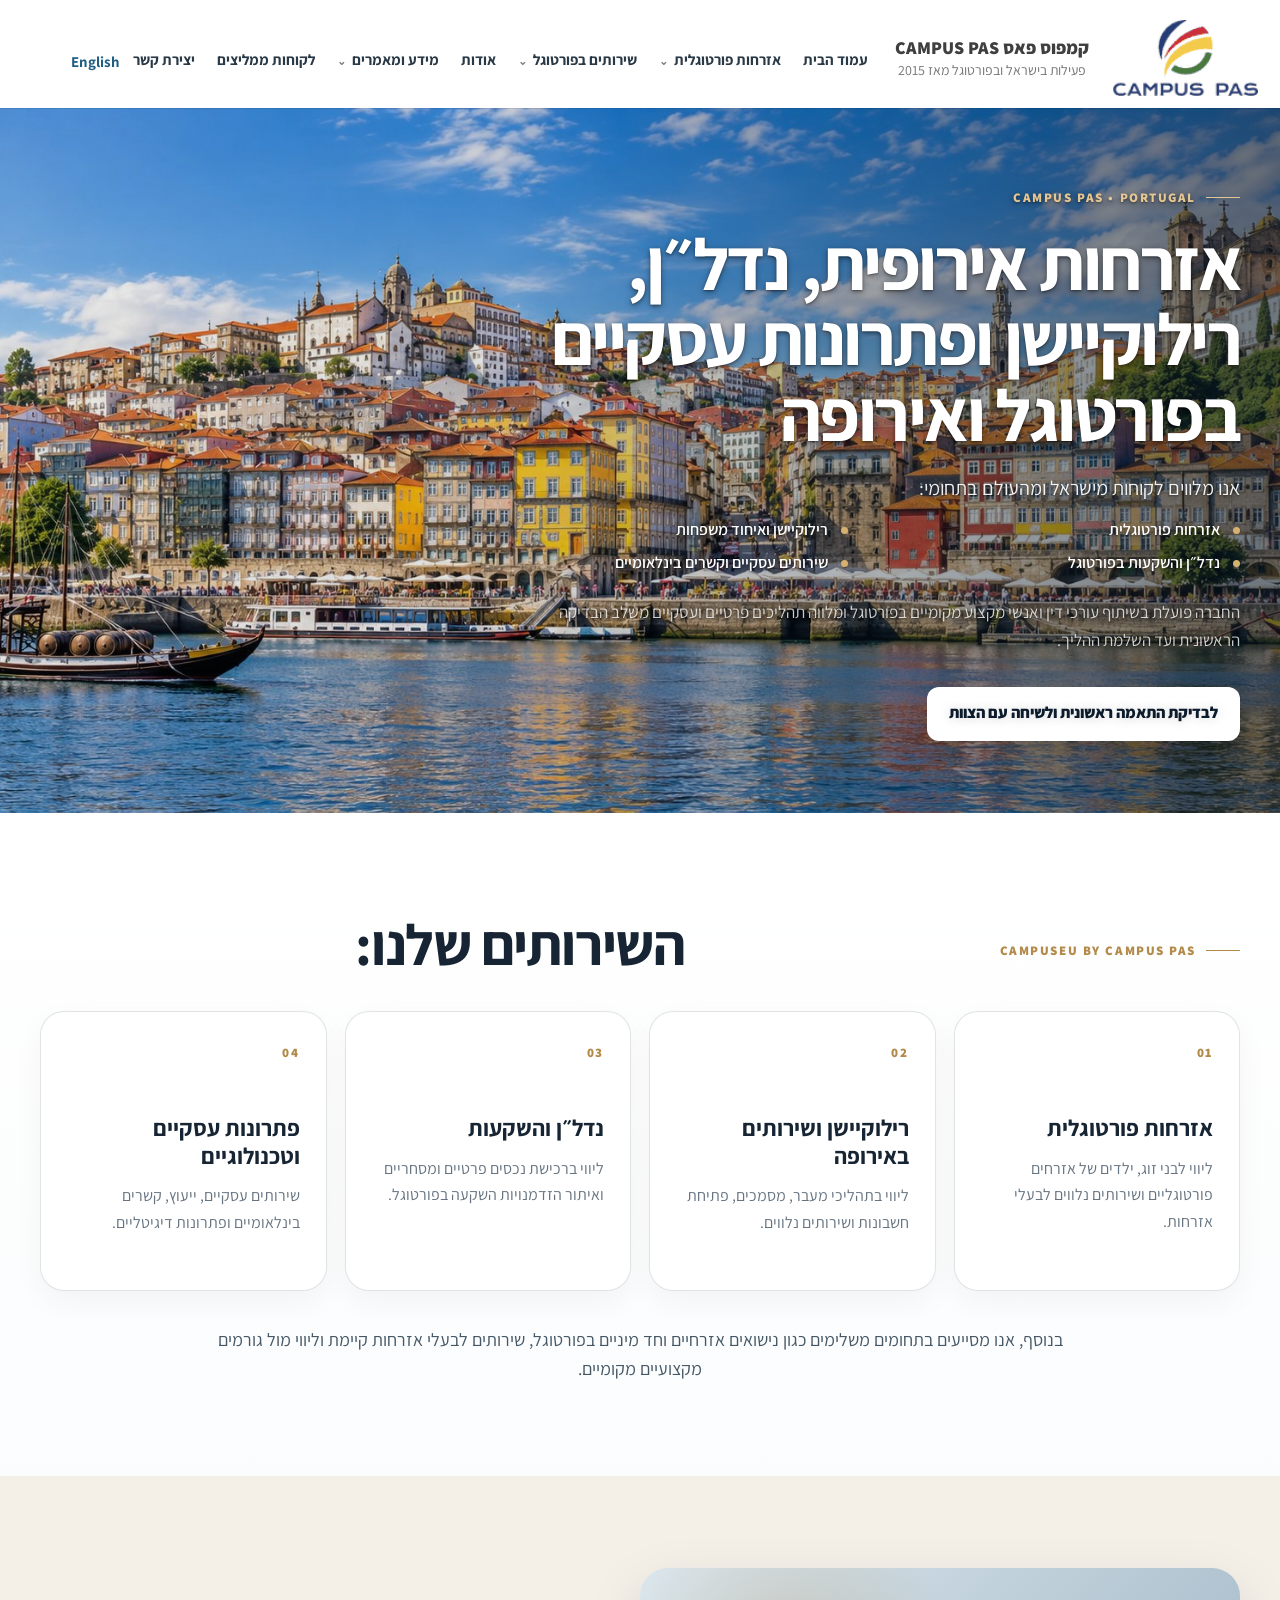
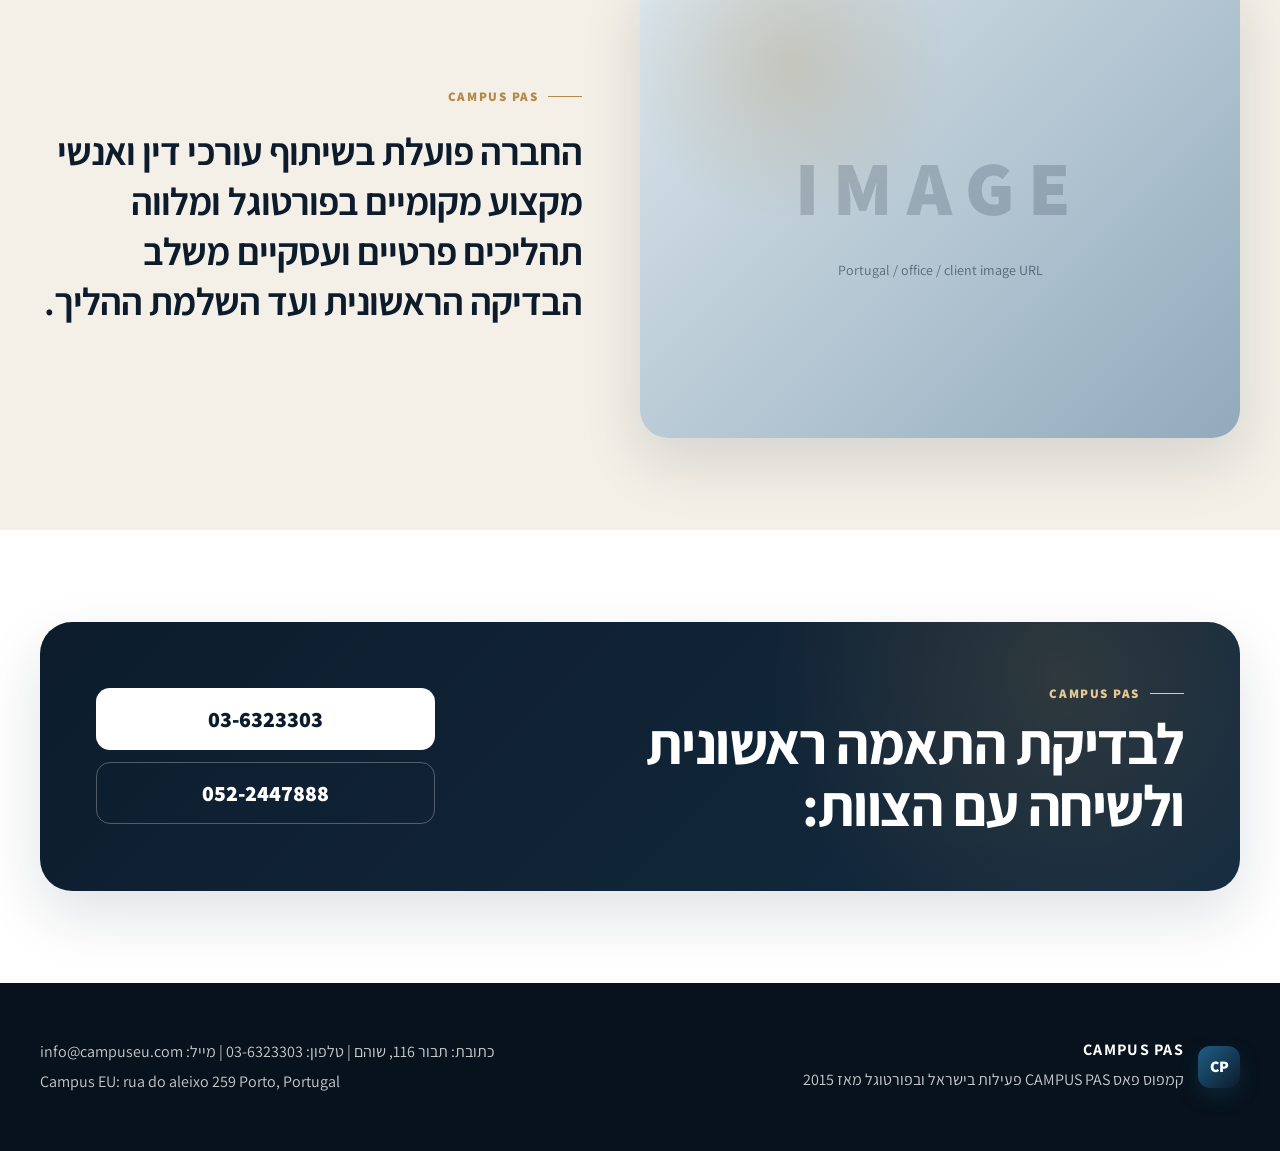
==== commit f6cb21dd: "Center and animate services heading" ====
--- a/index.html
+++ b/index.html
@@ -8,7 +8,7 @@
   <link rel="preconnect" href="https://fonts.googleapis.com">
   <link rel="preconnect" href="https://fonts.gstatic.com" crossorigin>
   <link href="https://fonts.googleapis.com/css2?family=Assistant:wght@400;500;600;700;800&display=swap" rel="stylesheet">
-  <link rel="stylesheet" href="styles.css?v=16" />
+  <link rel="stylesheet" href="styles.css?v=17" />
 </head>
 <body>
   <a class="skip-link" href="#main">דילוג לתוכן</a>
@@ -107,9 +107,10 @@
 
     <section class="services section">
       <div class="container">
-        <div class="section-heading">
+        <div class="section-heading services-heading">
           <p class="section-kicker">CampusEU by Campus Pas</p>
-          <h2 data-he="השירותים שלנו:" data-en="Our services:">השירותים שלנו:</h2>
+          <h2 class="services-title" data-he="השירותים שלנו:" data-en="Our services:">השירותים שלנו:</h2>
+          <span class="services-title-line" aria-hidden="true"></span>
         </div>
 
         <div class="service-grid">
@@ -223,6 +224,6 @@
     </div>
   </footer>
 
-  <script src="script.js?v=8"></script>
+  <script src="script.js?v=9"></script>
 </body>
 </html>
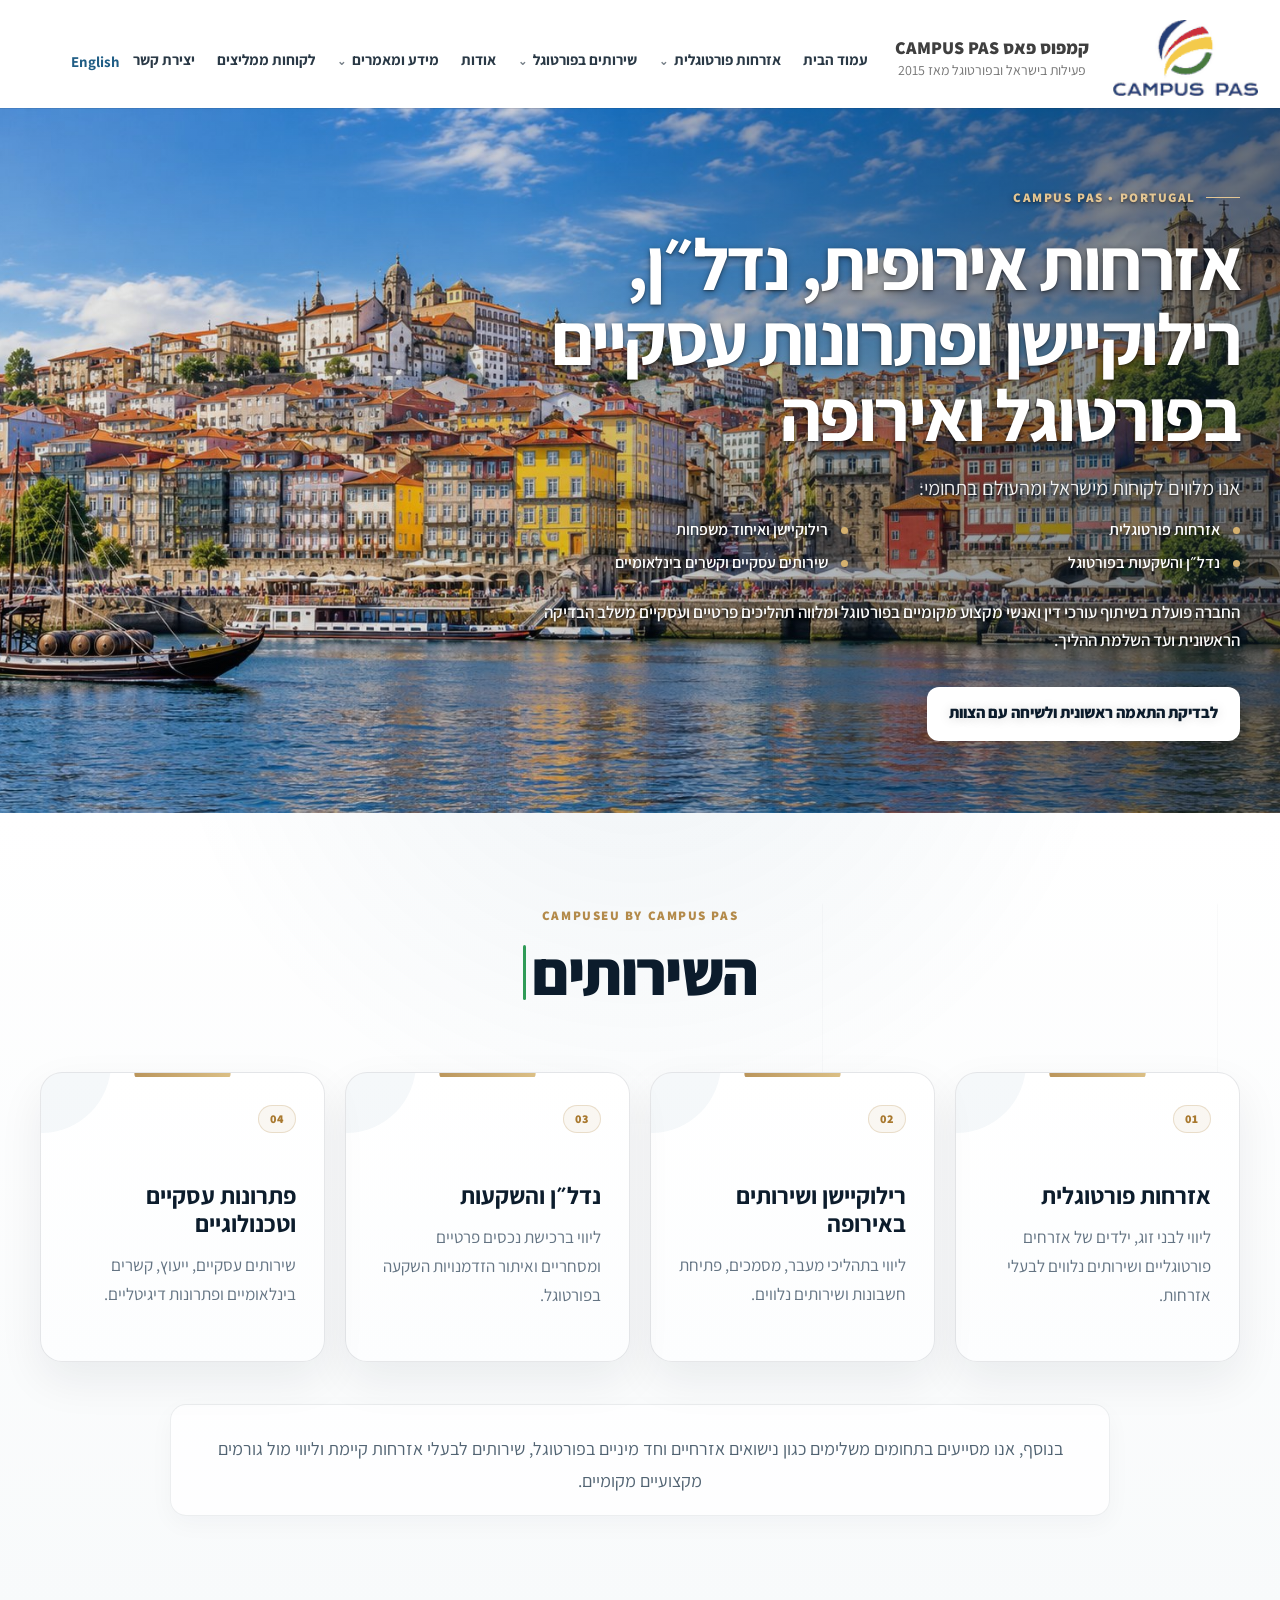
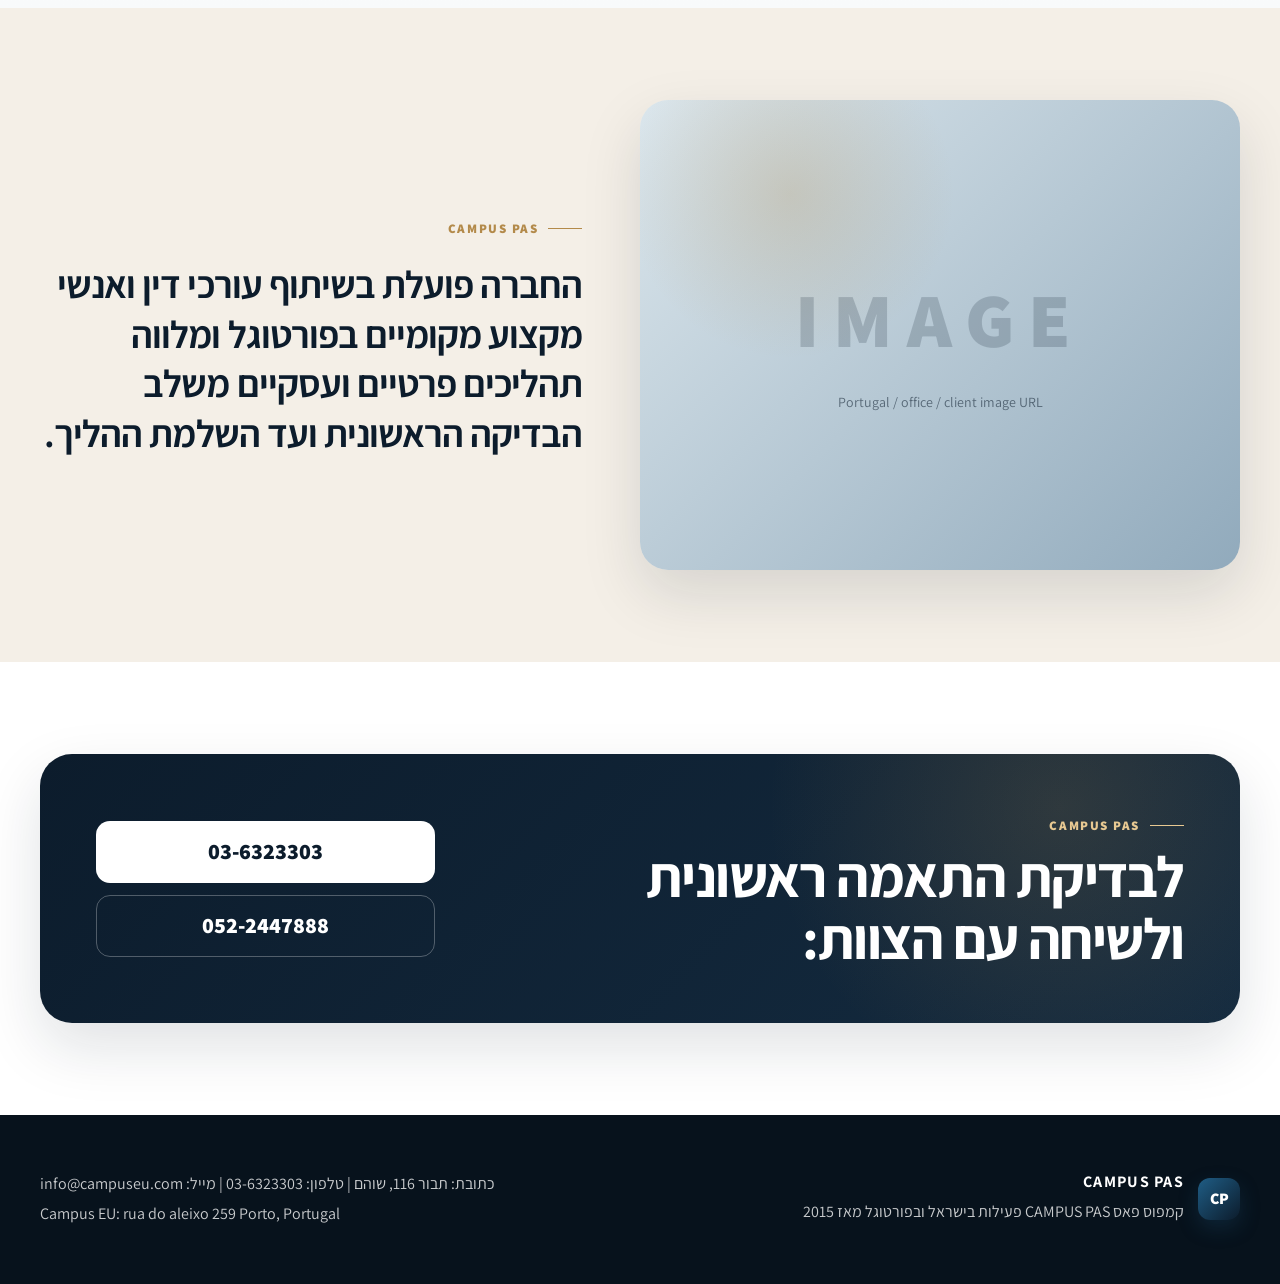
==== commit 7099ffa4: "Load hero visibility styles v18" ====
--- a/index.html
+++ b/index.html
@@ -8,7 +8,7 @@
   <link rel="preconnect" href="https://fonts.googleapis.com">
   <link rel="preconnect" href="https://fonts.gstatic.com" crossorigin>
   <link href="https://fonts.googleapis.com/css2?family=Assistant:wght@400;500;600;700;800&display=swap" rel="stylesheet">
-  <link rel="stylesheet" href="styles.css?v=17" />
+  <link rel="stylesheet" href="styles.css?v=18" />
 </head>
 <body>
   <a class="skip-link" href="#main">דילוג לתוכן</a>
--- a/styles.css
+++ b/styles.css
@@ -1564,3 +1564,490 @@
     0 2px 6px rgba(0,0,0,.42),
     0 1px 2px rgba(0,0,0,.35);
 }
+
+
+/* Premium services section */
+.services {
+  position: relative;
+  overflow: hidden;
+  background:
+    radial-gradient(circle at 50% 0%, rgba(31,93,133,.06), transparent 34%),
+    linear-gradient(180deg, #ffffff 0%, #f8fafb 100%);
+}
+
+.services::before {
+  content: "";
+  position: absolute;
+  width: 520px;
+  height: 520px;
+  border-radius: 50%;
+  background: rgba(179,138,74,.045);
+  top: -320px;
+  inset-inline-start: -160px;
+  pointer-events: none;
+}
+
+.services .container {
+  position: relative;
+  z-index: 1;
+}
+
+.services-heading {
+  display: flex;
+  flex-direction: column;
+  align-items: center;
+  justify-content: center;
+  text-align: center;
+  gap: 10px;
+  margin-bottom: 46px;
+}
+
+.services-heading .section-kicker {
+  justify-content: center;
+  margin: 0;
+}
+
+.services-title {
+  position: relative;
+  display: inline-block;
+  margin: 4px 0 0 !important;
+  min-height: 1.1em;
+  font-size: clamp(42px, 4.8vw, 62px) !important;
+  font-weight: 800;
+  color: var(--navy);
+  letter-spacing: -.035em;
+}
+
+.services-title.is-typing::after {
+  content: "";
+  display: inline-block;
+  width: 2px;
+  height: .88em;
+  margin-inline-start: 7px;
+  vertical-align: -.06em;
+  background: #478c3d;
+  animation: servicesCaret .72s steps(1) infinite;
+}
+
+.services-title-line {
+  display: block;
+  width: 112px;
+  height: 4px;
+  margin-top: 4px;
+  border-radius: 999px;
+  background: linear-gradient(90deg, #2f7b36, #65a84e);
+  transform: scaleX(0);
+  transform-origin: center;
+  box-shadow: 0 4px 12px rgba(55,127,58,.18);
+}
+
+.services-heading.is-complete .services-title-line {
+  animation: servicesLineIn .62s cubic-bezier(.2,.8,.2,1) forwards;
+}
+
+@keyframes servicesCaret {
+  0%, 48% { opacity: 1; }
+  49%, 100% { opacity: 0; }
+}
+
+@keyframes servicesLineIn {
+  from { transform: scaleX(0); opacity: 0; }
+  to { transform: scaleX(1); opacity: 1; }
+}
+
+.service-grid {
+  gap: 22px;
+}
+
+.service-card {
+  position: relative;
+  min-height: 290px;
+  padding: 34px 30px 32px;
+  border: 1px solid rgba(12,28,44,.10);
+  border-radius: 26px;
+  background:
+    linear-gradient(180deg, rgba(255,255,255,1), rgba(252,253,253,.98));
+  box-shadow:
+    0 14px 36px rgba(12,28,44,.055),
+    inset 0 1px 0 rgba(255,255,255,.9);
+  overflow: hidden;
+  transition:
+    transform .28s ease,
+    box-shadow .28s ease,
+    border-color .28s ease;
+}
+
+.service-card::before {
+  content: "";
+  position: absolute;
+  top: 0;
+  inset-inline: 26px;
+  height: 3px;
+  border-radius: 0 0 999px 999px;
+  background: linear-gradient(90deg, transparent, rgba(179,138,74,.85), transparent);
+  opacity: .55;
+}
+
+.service-card::after {
+  content: "";
+  position: absolute;
+  width: 130px;
+  height: 130px;
+  border-radius: 50%;
+  top: -78px;
+  inset-inline-end: -60px;
+  background: rgba(31,93,133,.045);
+  transition: transform .35s ease, background .35s ease;
+}
+
+.service-card:hover {
+  transform: translateY(-8px);
+  border-color: rgba(31,93,133,.20);
+  box-shadow:
+    0 24px 52px rgba(12,28,44,.10),
+    inset 0 1px 0 rgba(255,255,255,.95);
+}
+
+.service-card:hover::after {
+  transform: scale(1.18);
+  background: rgba(72,140,61,.065);
+}
+
+.service-number {
+  display: inline-flex;
+  align-items: center;
+  justify-content: center;
+  min-width: 42px;
+  height: 28px;
+  padding: 0 10px;
+  margin-bottom: 46px;
+  border-radius: 999px;
+  background: #f7f1e8;
+  color: #a87427;
+  font-size: 12px;
+  font-weight: 800;
+  letter-spacing: .10em;
+}
+
+.service-card h3 {
+  position: relative;
+  z-index: 1;
+  font-size: 24px;
+  line-height: 1.18;
+  margin: 0 0 14px;
+  color: var(--navy);
+}
+
+.service-card p {
+  position: relative;
+  z-index: 1;
+  color: #657684;
+  font-size: 16.5px;
+  line-height: 1.75;
+}
+
+.supporting-copy {
+  margin-top: 42px;
+  max-width: 940px;
+  padding: 18px 26px;
+  border-radius: 16px;
+  background: rgba(255,255,255,.76);
+  border: 1px solid rgba(12,28,44,.07);
+  box-shadow: 0 8px 24px rgba(12,28,44,.035);
+}
+
+@media (max-width: 760px) {
+  .services-heading {
+    margin-bottom: 34px;
+  }
+
+  .services-title {
+    font-size: clamp(38px, 11vw, 52px) !important;
+  }
+
+  .services-title-line {
+    width: 92px;
+  }
+
+  .service-card {
+    min-height: 245px;
+    padding: 28px 24px;
+  }
+}
+
+@media (prefers-reduced-motion: reduce) {
+  .services-title.is-typing::after {
+    display: none;
+  }
+
+  .services-heading.is-complete .services-title-line {
+    animation: none;
+    transform: scaleX(1);
+    opacity: 1;
+  }
+}
+
+
+/* Services redesign v17 */
+.services {
+  position: relative;
+  overflow: hidden;
+  background:
+    radial-gradient(circle at 50% -20%, rgba(31,93,133,.08), transparent 42%),
+    linear-gradient(180deg, #ffffff 0%, #f8fafb 100%);
+}
+
+.services::before {
+  content: "";
+  position: absolute;
+  inset: 0;
+  pointer-events: none;
+  background:
+    linear-gradient(90deg, transparent 0 12%, rgba(12,28,44,.025) 12% 12.08%, transparent 12.08% 87.92%, rgba(12,28,44,.025) 87.92% 88%, transparent 88% 100%);
+}
+
+.services > .container {
+  position: relative;
+  z-index: 1;
+}
+
+.services-heading {
+  display: flex;
+  flex-direction: column;
+  align-items: center;
+  justify-content: center;
+  text-align: center;
+  gap: 10px;
+  margin: 0 auto 48px;
+}
+
+.services-heading .section-kicker {
+  justify-content: center;
+  margin: 0;
+  color: var(--gold);
+}
+
+.services-heading .section-kicker::before {
+  display: none;
+}
+
+.services-title {
+  position: relative;
+  display: inline-block;
+  min-height: 1.1em;
+  margin: 0;
+  font-size: clamp(42px, 4.8vw, 64px);
+  line-height: 1.05;
+  font-weight: 800;
+  letter-spacing: -.035em;
+  color: var(--navy);
+  text-align: center;
+}
+
+.services-title.is-typing::after {
+  content: "";
+  display: inline-block;
+  width: 3px;
+  height: .9em;
+  margin-inline-start: 6px;
+  vertical-align: -.08em;
+  border-radius: 2px;
+  background: #2f9b57;
+  animation: servicesCaret .72s steps(1) infinite;
+}
+
+@keyframes servicesCaret {
+  0%, 48% { opacity: 1; }
+  49%, 100% { opacity: 0; }
+}
+
+.services-title-line {
+  display: block;
+  width: 0;
+  height: 4px;
+  margin-top: 2px;
+  border-radius: 999px;
+  background: linear-gradient(90deg, #1f7d46, #49b86e);
+  box-shadow: 0 3px 12px rgba(47,155,87,.20);
+  transition: width .72s cubic-bezier(.22,.8,.22,1);
+}
+
+.services-heading.is-complete .services-title-line {
+  width: 118px;
+}
+
+.service-grid {
+  gap: 20px;
+}
+
+.service-card {
+  position: relative;
+  min-height: 290px;
+  padding: 32px 28px 30px;
+  border: 1px solid rgba(12,28,44,.10);
+  border-radius: 22px;
+  background:
+    linear-gradient(180deg, rgba(255,255,255,.98), rgba(252,253,254,.98));
+  box-shadow:
+    0 18px 45px rgba(12,28,44,.07),
+    inset 0 1px 0 rgba(255,255,255,.9);
+  overflow: hidden;
+  transition:
+    transform .28s ease,
+    box-shadow .28s ease,
+    border-color .28s ease;
+}
+
+.service-card::before {
+  content: "";
+  position: absolute;
+  top: 0;
+  inset-inline: 0;
+  height: 4px;
+  background: linear-gradient(90deg, var(--gold), #d7b878);
+  opacity: .9;
+  transform: scaleX(.34);
+  transform-origin: center;
+  transition: transform .28s ease;
+}
+
+.service-card::after {
+  content: "";
+  position: absolute;
+  width: 140px;
+  height: 140px;
+  top: -80px;
+  inset-inline-end: -70px;
+  border-radius: 50%;
+  background: rgba(31,93,133,.045);
+  transition: transform .35s ease, background .35s ease;
+}
+
+.service-card:hover {
+  transform: translateY(-8px);
+  border-color: rgba(31,93,133,.20);
+  box-shadow:
+    0 26px 58px rgba(12,28,44,.12),
+    inset 0 1px 0 rgba(255,255,255,.95);
+}
+
+.service-card:hover::before {
+  transform: scaleX(1);
+}
+
+.service-card:hover::after {
+  transform: scale(1.25);
+  background: rgba(47,155,87,.06);
+}
+
+.service-number {
+  position: relative;
+  z-index: 1;
+  display: inline-flex;
+  align-items: center;
+  justify-content: center;
+  min-width: 38px;
+  height: 28px;
+  padding: 0 10px;
+  margin-bottom: 48px;
+  border: 1px solid rgba(179,138,74,.24);
+  border-radius: 999px;
+  background: rgba(179,138,74,.07);
+  color: #a9792f;
+  font-size: 12px;
+  font-weight: 800;
+  letter-spacing: .12em;
+}
+
+.service-card h3 {
+  position: relative;
+  z-index: 1;
+  margin: 0 0 14px;
+  font-size: 24px;
+  line-height: 1.18;
+  color: var(--navy);
+}
+
+.service-card p {
+  position: relative;
+  z-index: 1;
+  margin: 0;
+  color: #647483;
+  font-size: 17px;
+  line-height: 1.7;
+}
+
+.supporting-copy {
+  max-width: 940px;
+  margin: 42px auto 0;
+  padding-top: 28px;
+  border-top: 1px solid rgba(12,28,44,.08);
+  color: #526473;
+  font-size: 18px;
+  line-height: 1.8;
+  text-align: center;
+}
+
+@media (max-width: 1050px) {
+  .services-heading {
+    margin-bottom: 38px;
+  }
+
+  .services-title {
+    font-size: clamp(38px, 8vw, 54px);
+  }
+
+  .service-card {
+    min-height: 250px;
+  }
+}
+
+@media (max-width: 760px) {
+  .services-heading {
+    gap: 8px;
+    margin-bottom: 32px;
+  }
+
+  .services-title {
+    font-size: clamp(36px, 11vw, 48px);
+  }
+
+  .services-heading.is-complete .services-title-line {
+    width: 90px;
+  }
+
+  .service-card {
+    min-height: 0;
+    padding: 28px 24px;
+  }
+
+  .service-number {
+    margin-bottom: 30px;
+  }
+
+  .supporting-copy {
+    margin-top: 32px;
+    padding-top: 22px;
+    font-size: 16px;
+  }
+}
+
+@media (prefers-reduced-motion: reduce) {
+  .services-title-line {
+    transition: none;
+  }
+
+  .services-heading.is-complete .services-title-line {
+    width: 118px;
+  }
+}
+
+
+/* Hero supporting paragraph visibility v18 */
+.hero-card > p:not(.lead) {
+  color: rgba(255,255,255,.97);
+  font-weight: 600;
+  text-shadow:
+    0 2px 7px rgba(0,0,0,.55),
+    0 1px 2px rgba(0,0,0,.45);
+}
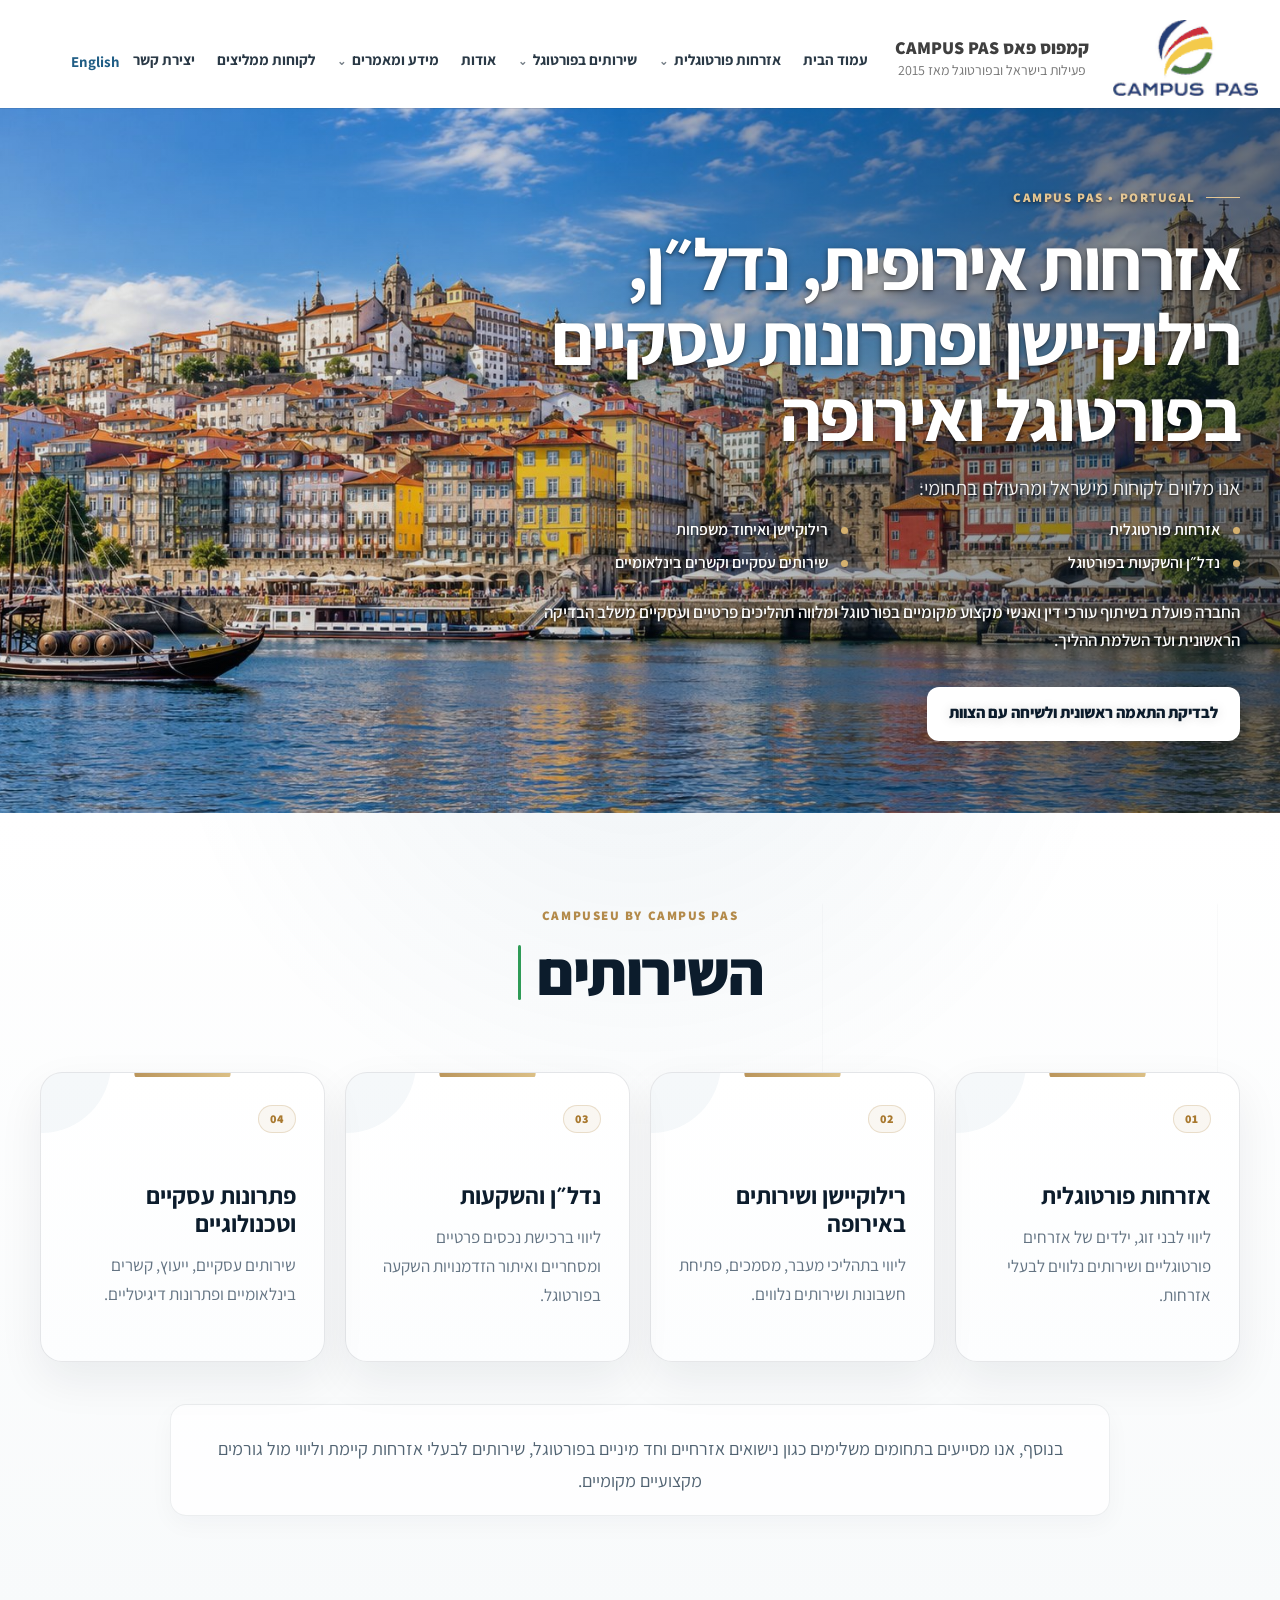
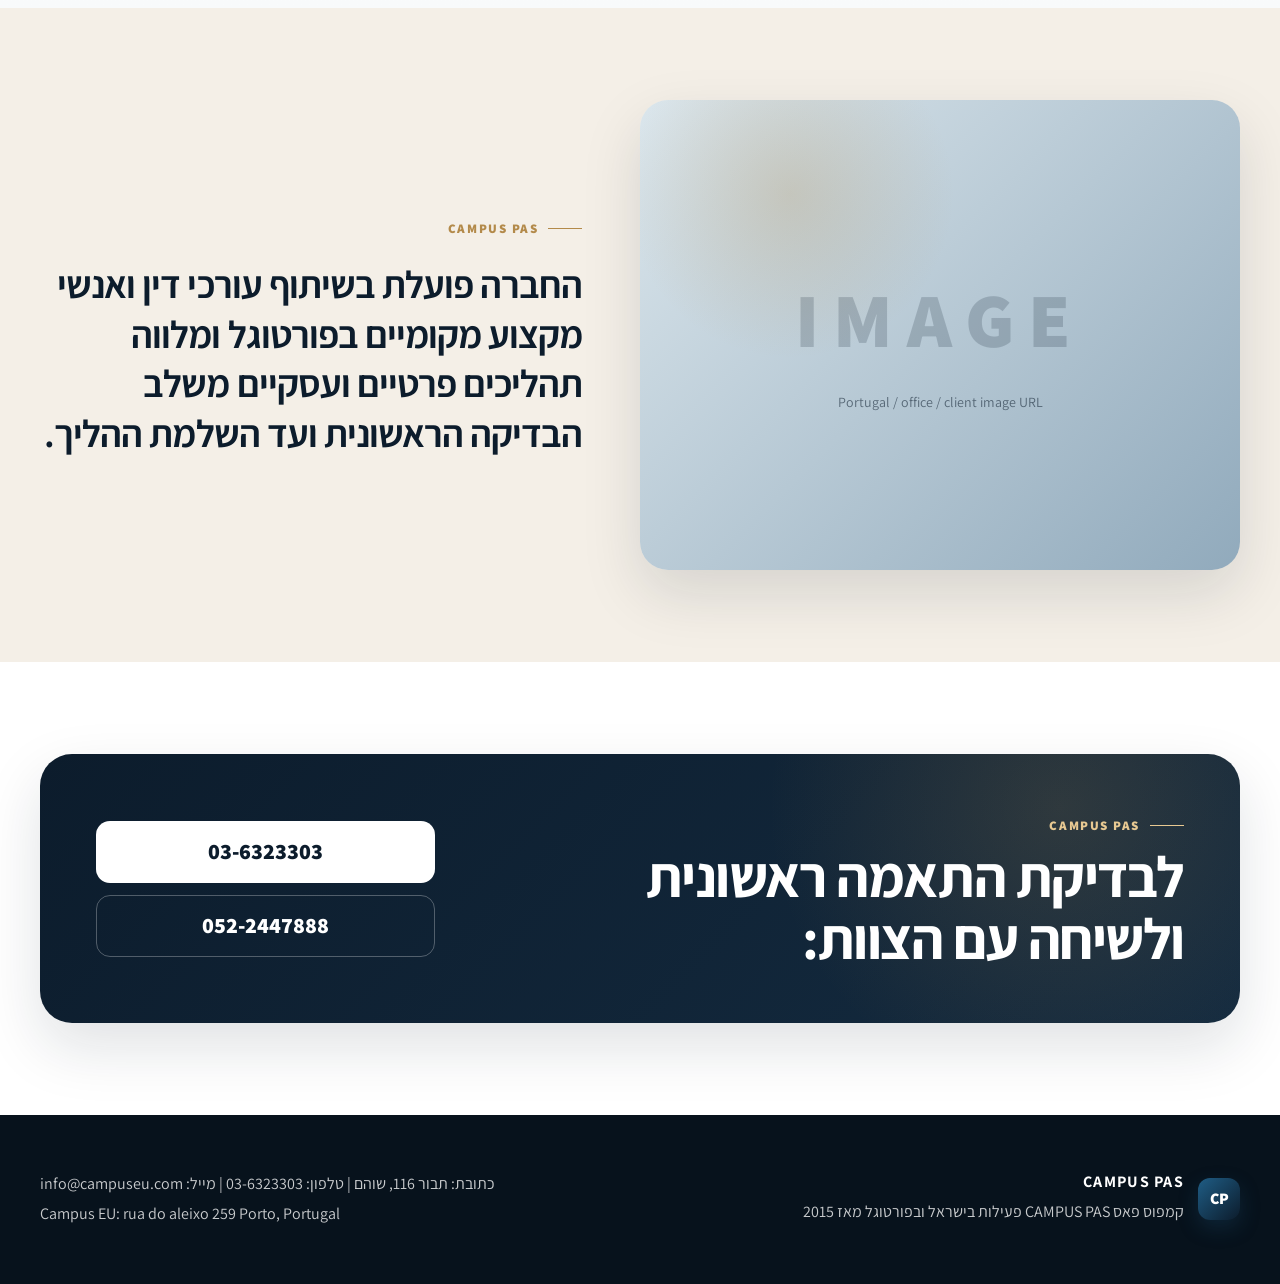
==== commit 3c026ee3: "Load shared stylesheet v20" ====
--- a/index.html
+++ b/index.html
@@ -8,7 +8,7 @@
   <link rel="preconnect" href="https://fonts.googleapis.com">
   <link rel="preconnect" href="https://fonts.gstatic.com" crossorigin>
   <link href="https://fonts.googleapis.com/css2?family=Assistant:wght@400;500;600;700;800&display=swap" rel="stylesheet">
-  <link rel="stylesheet" href="styles.css?v=18" />
+  <link rel="stylesheet" href="styles.css?v=20" />
 </head>
 <body>
   <a class="skip-link" href="#main">דילוג לתוכן</a>
--- a/styles.css
+++ b/styles.css
@@ -2051,3 +2051,115 @@
     0 2px 7px rgba(0,0,0,.55),
     0 1px 2px rgba(0,0,0,.45);
 }
+
+
+/* Francisco profile image */
+.francisco-photo{
+  max-width:620px;
+  margin:40px auto 34px;
+  min-height:0;
+  border-radius:24px;
+  overflow:hidden;
+  background:#fff;
+  box-shadow:0 20px 48px rgba(12,28,44,.14);
+  border:1px solid rgba(12,28,44,.08);
+}
+
+.francisco-photo img{
+  display:block;
+  width:100%;
+  height:auto;
+  object-fit:cover;
+}
+
+.francisco-photo figcaption{
+  padding:12px 16px 14px;
+  text-align:center;
+  font-weight:700;
+  color:var(--navy);
+  background:#fff;
+}
+
+
+/* Completed content pages v20 */
+.article-content{
+  max-width:980px;
+}
+
+.article-content > p:first-child{
+  font-size:20px;
+  color:#334758;
+}
+
+.content-card-grid{
+  display:grid;
+  grid-template-columns:repeat(3,minmax(0,1fr));
+  gap:18px;
+  margin:32px 0 38px;
+}
+
+.content-card{
+  display:block;
+  padding:26px 24px;
+  border:1px solid rgba(12,28,44,.10);
+  border-radius:20px;
+  background:linear-gradient(180deg,#fff,#fbfcfd);
+  box-shadow:0 14px 34px rgba(12,28,44,.07);
+  transition:transform .22s ease, box-shadow .22s ease, border-color .22s ease;
+}
+
+.content-card:hover{
+  transform:translateY(-5px);
+  border-color:rgba(31,93,133,.22);
+  box-shadow:0 22px 44px rgba(12,28,44,.11);
+}
+
+.content-card h3{
+  margin:0 0 10px;
+  color:var(--navy);
+  font-size:22px;
+}
+
+.content-card p{
+  margin:0;
+  color:#667481;
+}
+
+.contact-card-grid{
+  display:grid;
+  grid-template-columns:repeat(2,minmax(0,1fr));
+  gap:16px;
+  margin:34px 0 38px;
+}
+
+.contact-info-card{
+  display:flex;
+  flex-direction:column;
+  gap:7px;
+  padding:24px;
+  border-radius:18px;
+  background:#fff;
+  border:1px solid rgba(12,28,44,.10);
+  box-shadow:0 12px 30px rgba(12,28,44,.06);
+}
+
+.contact-info-card span{
+  color:var(--gold);
+  font-size:13px;
+  font-weight:800;
+  letter-spacing:.06em;
+}
+
+.contact-info-card strong{
+  color:var(--navy);
+  font-size:21px;
+  direction:ltr;
+  text-align:right;
+}
+
+@media(max-width:850px){
+  .content-card-grid,
+  .contact-card-grid{
+    grid-template-columns:1fr;
+  }
+}
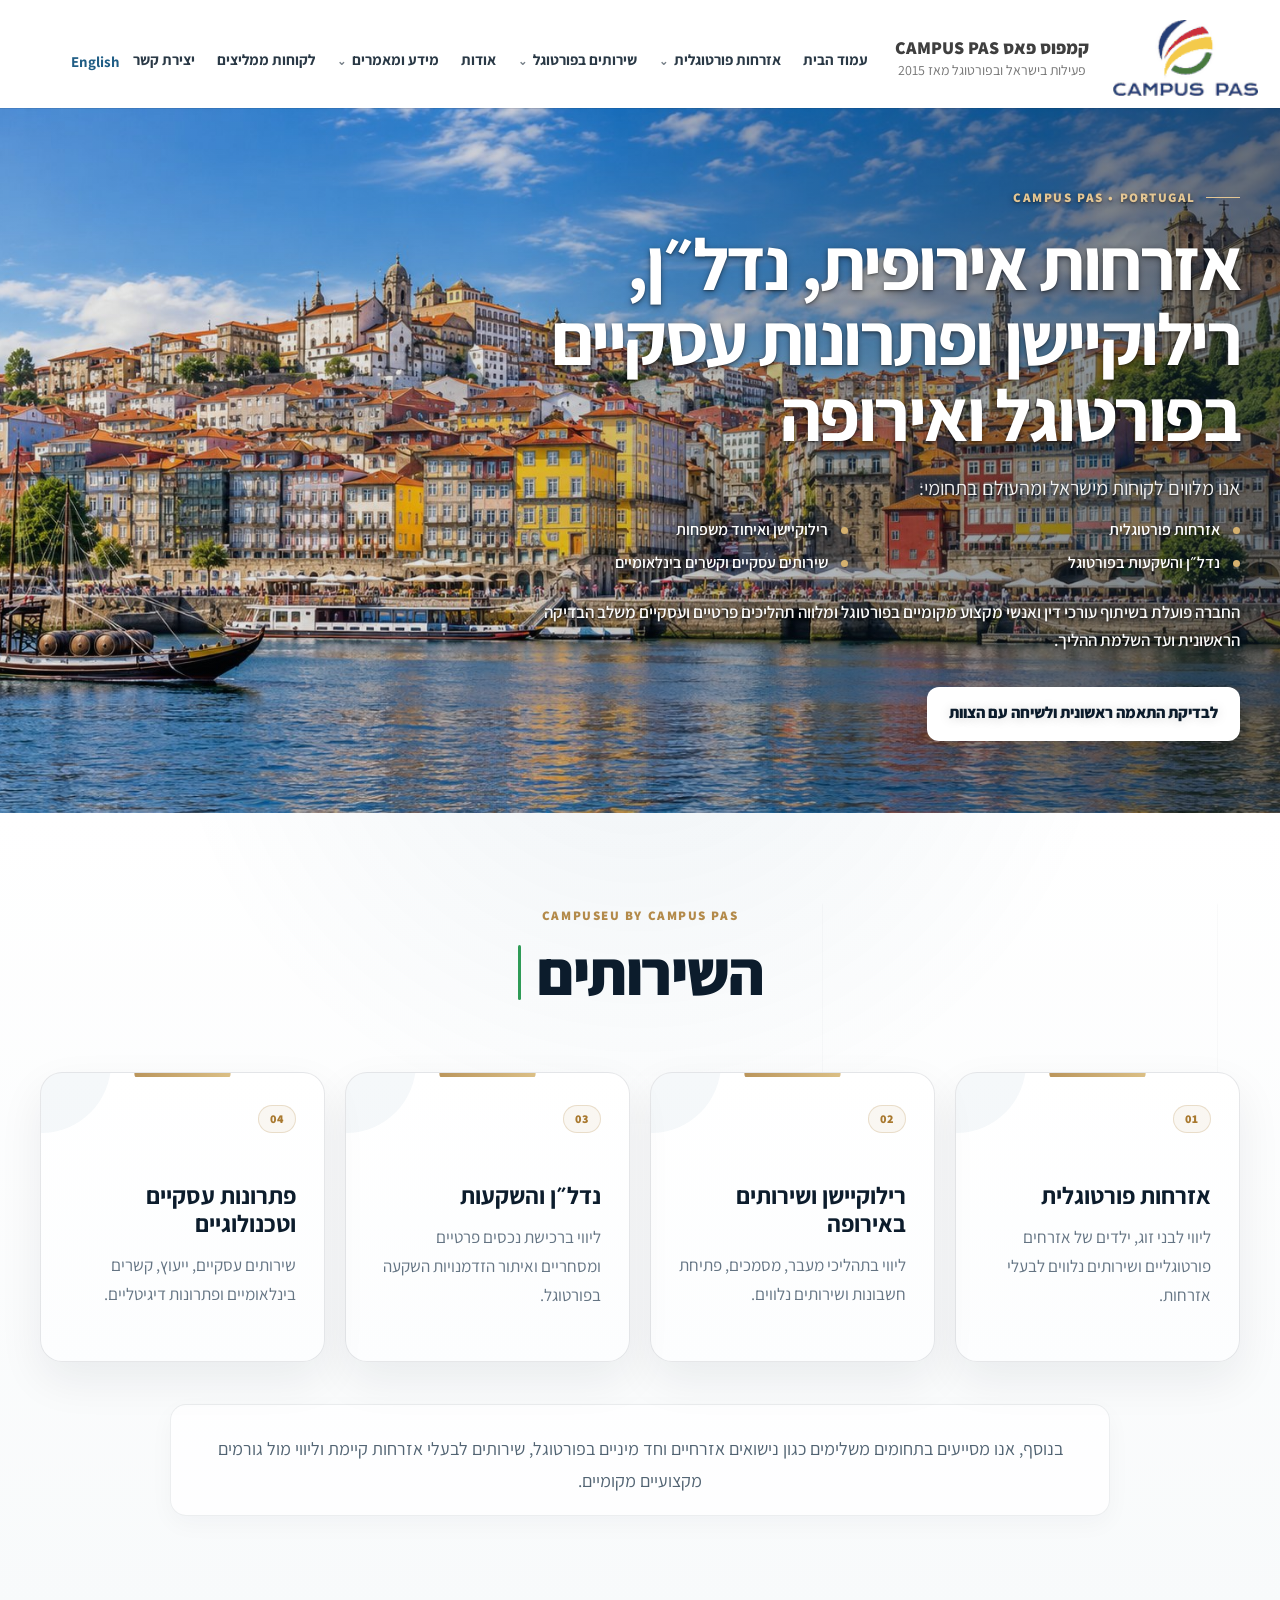
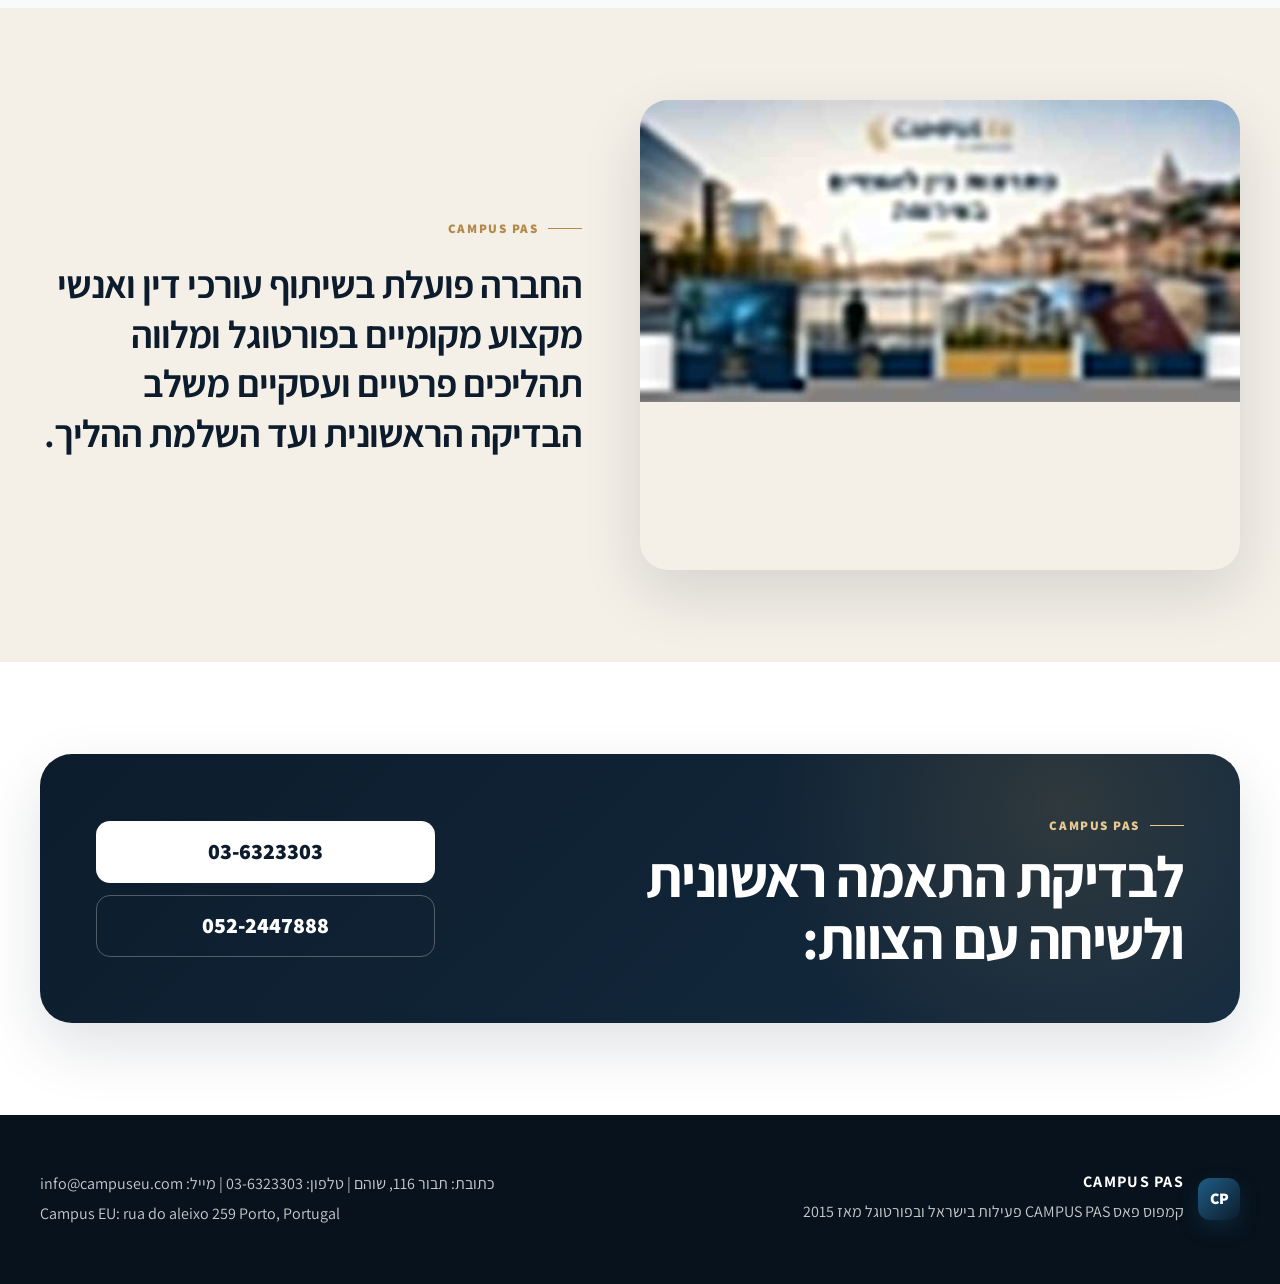
==== commit 4e3b009b: "Replace Portugal office placeholder with Campus EU image" ====
--- a/index.html
+++ b/index.html
@@ -8,7 +8,7 @@
   <link rel="preconnect" href="https://fonts.googleapis.com">
   <link rel="preconnect" href="https://fonts.gstatic.com" crossorigin>
   <link href="https://fonts.googleapis.com/css2?family=Assistant:wght@400;500;600;700;800&display=swap" rel="stylesheet">
-  <link rel="stylesheet" href="styles.css?v=20" />
+  <link rel="stylesheet" href="styles.css?v=21" />
 </head>
 <body>
   <a class="skip-link" href="#main">דילוג לתוכן</a>
@@ -162,11 +162,7 @@
     <section class="visual-break section">
       <div class="container visual-grid">
         <div class="image-frame">
-          <!-- החלף בתמונה אמיתית -->
-          <div class="image-placeholder image-placeholder-light">
-            <span>IMAGE</span>
-            <small>Portugal / office / client image URL</small>
-          </div>
+          <img src="campus-eu-solutions.jpg?v=1" alt="Campus EU - פתרונות בינלאומיים באירופה" class="visual-feature-image">
         </div>
         <div class="visual-copy">
           <span class="eyebrow dark">CAMPUS PAS</span>
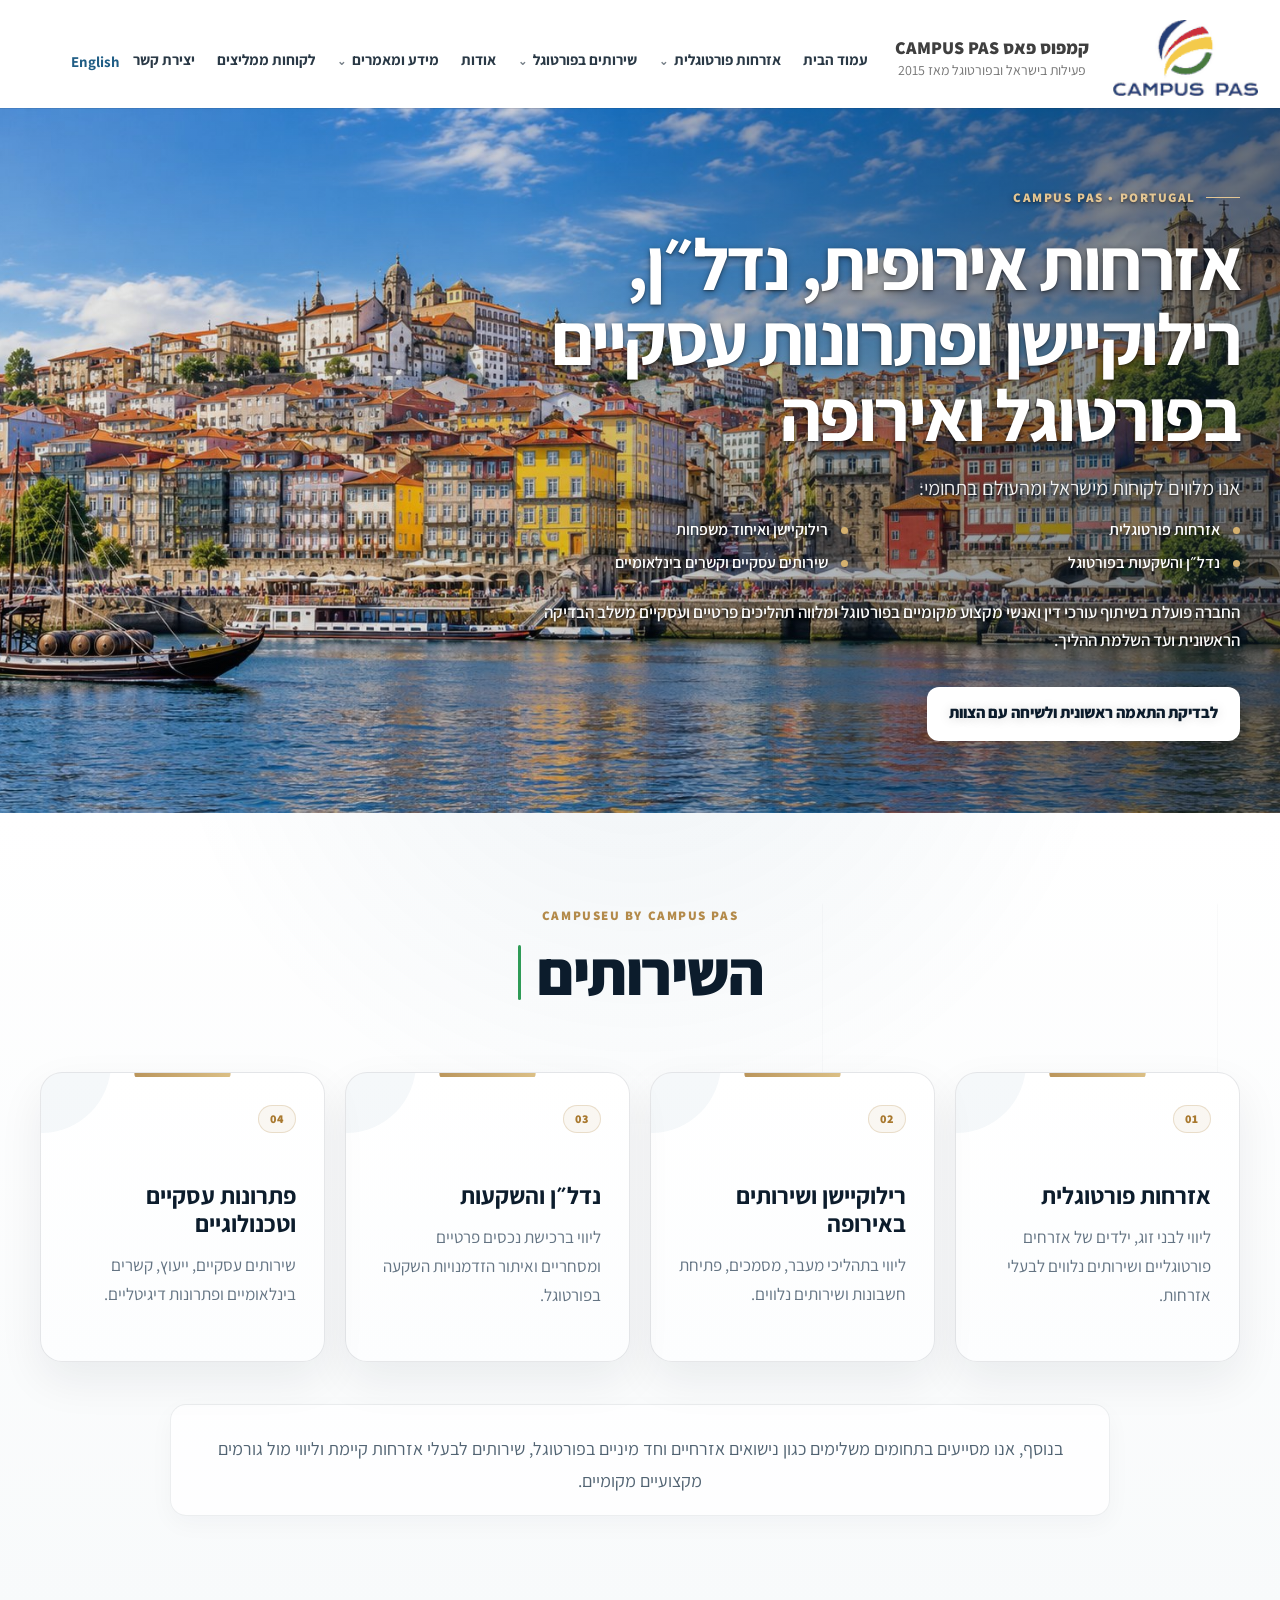
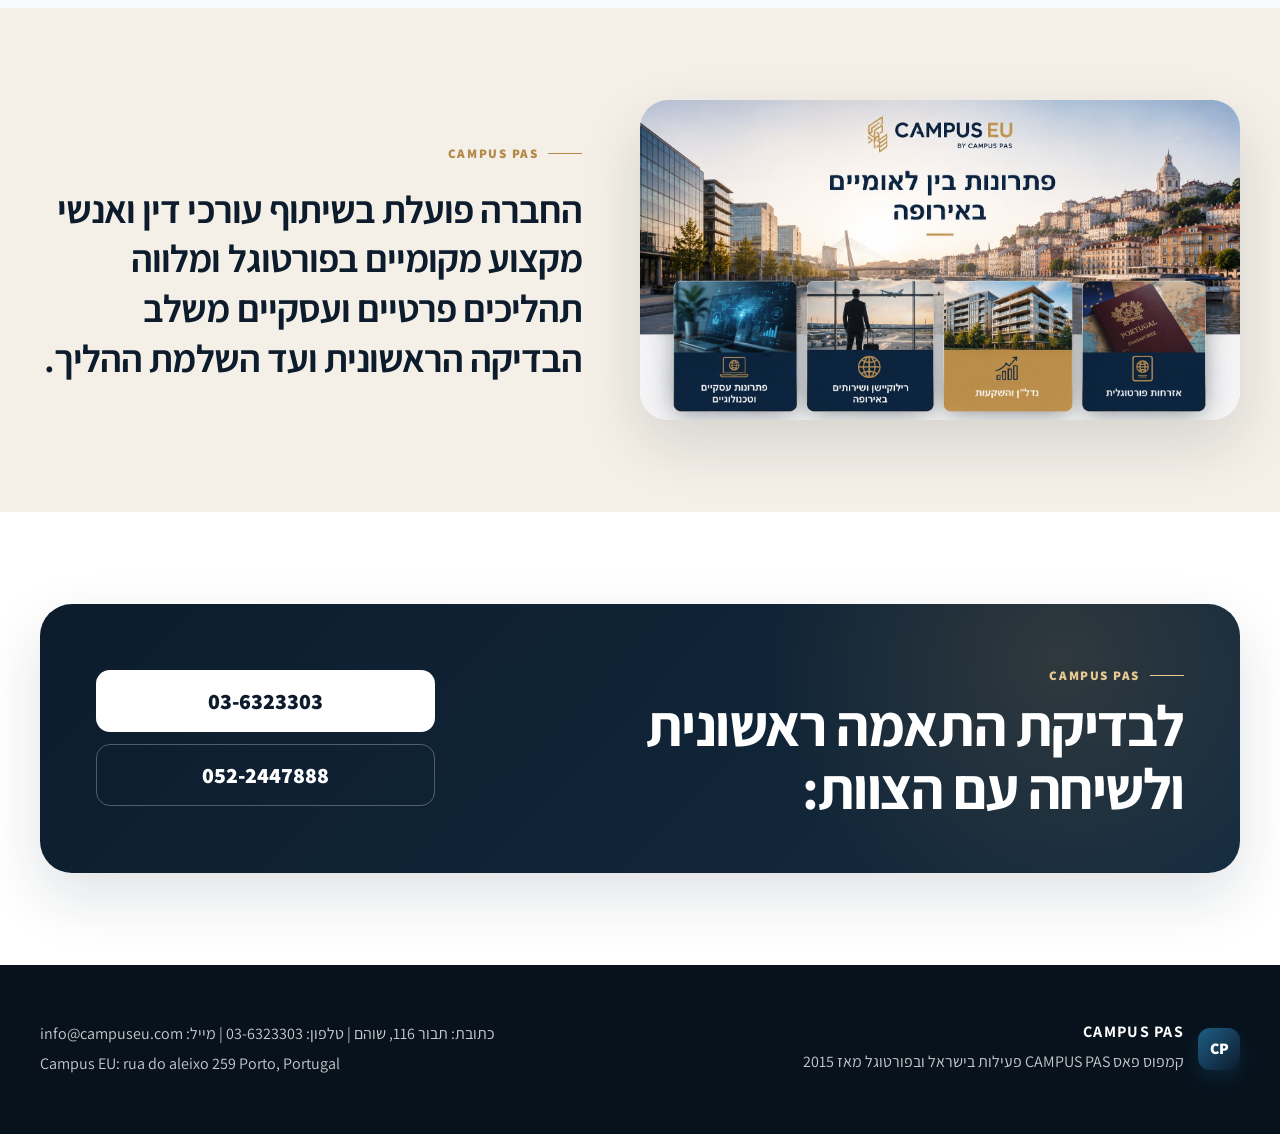
==== commit 006afe8d: "Load image fit styles v22" ====
--- a/index.html
+++ b/index.html
@@ -8,7 +8,7 @@
   <link rel="preconnect" href="https://fonts.googleapis.com">
   <link rel="preconnect" href="https://fonts.gstatic.com" crossorigin>
   <link href="https://fonts.googleapis.com/css2?family=Assistant:wght@400;500;600;700;800&display=swap" rel="stylesheet">
-  <link rel="stylesheet" href="styles.css?v=21" />
+  <link rel="stylesheet" href="styles.css?v=22" />
 </head>
 <body>
   <a class="skip-link" href="#main">דילוג לתוכן</a>
--- a/styles.css
+++ b/styles.css
@@ -2163,3 +2163,37 @@
     grid-template-columns:1fr;
   }
 }
+
+
+/* Campus EU feature image v21 */
+.visual-feature-image{
+  display:block;
+  width:100%;
+  height:100%;
+  min-height:470px;
+  object-fit:cover;
+  object-position:center;
+}
+
+@media(max-width:760px){
+  .visual-feature-image{
+    min-height:320px;
+  }
+}
+
+
+/* Campus EU image fit v22 */
+.visual-break .image-frame{
+  min-height:0 !important;
+  aspect-ratio:1717 / 916;
+  background:#fff;
+}
+
+.visual-break .visual-feature-image{
+  display:block;
+  width:100%;
+  height:100%;
+  min-height:0 !important;
+  object-fit:contain !important;
+  object-position:center center;
+}
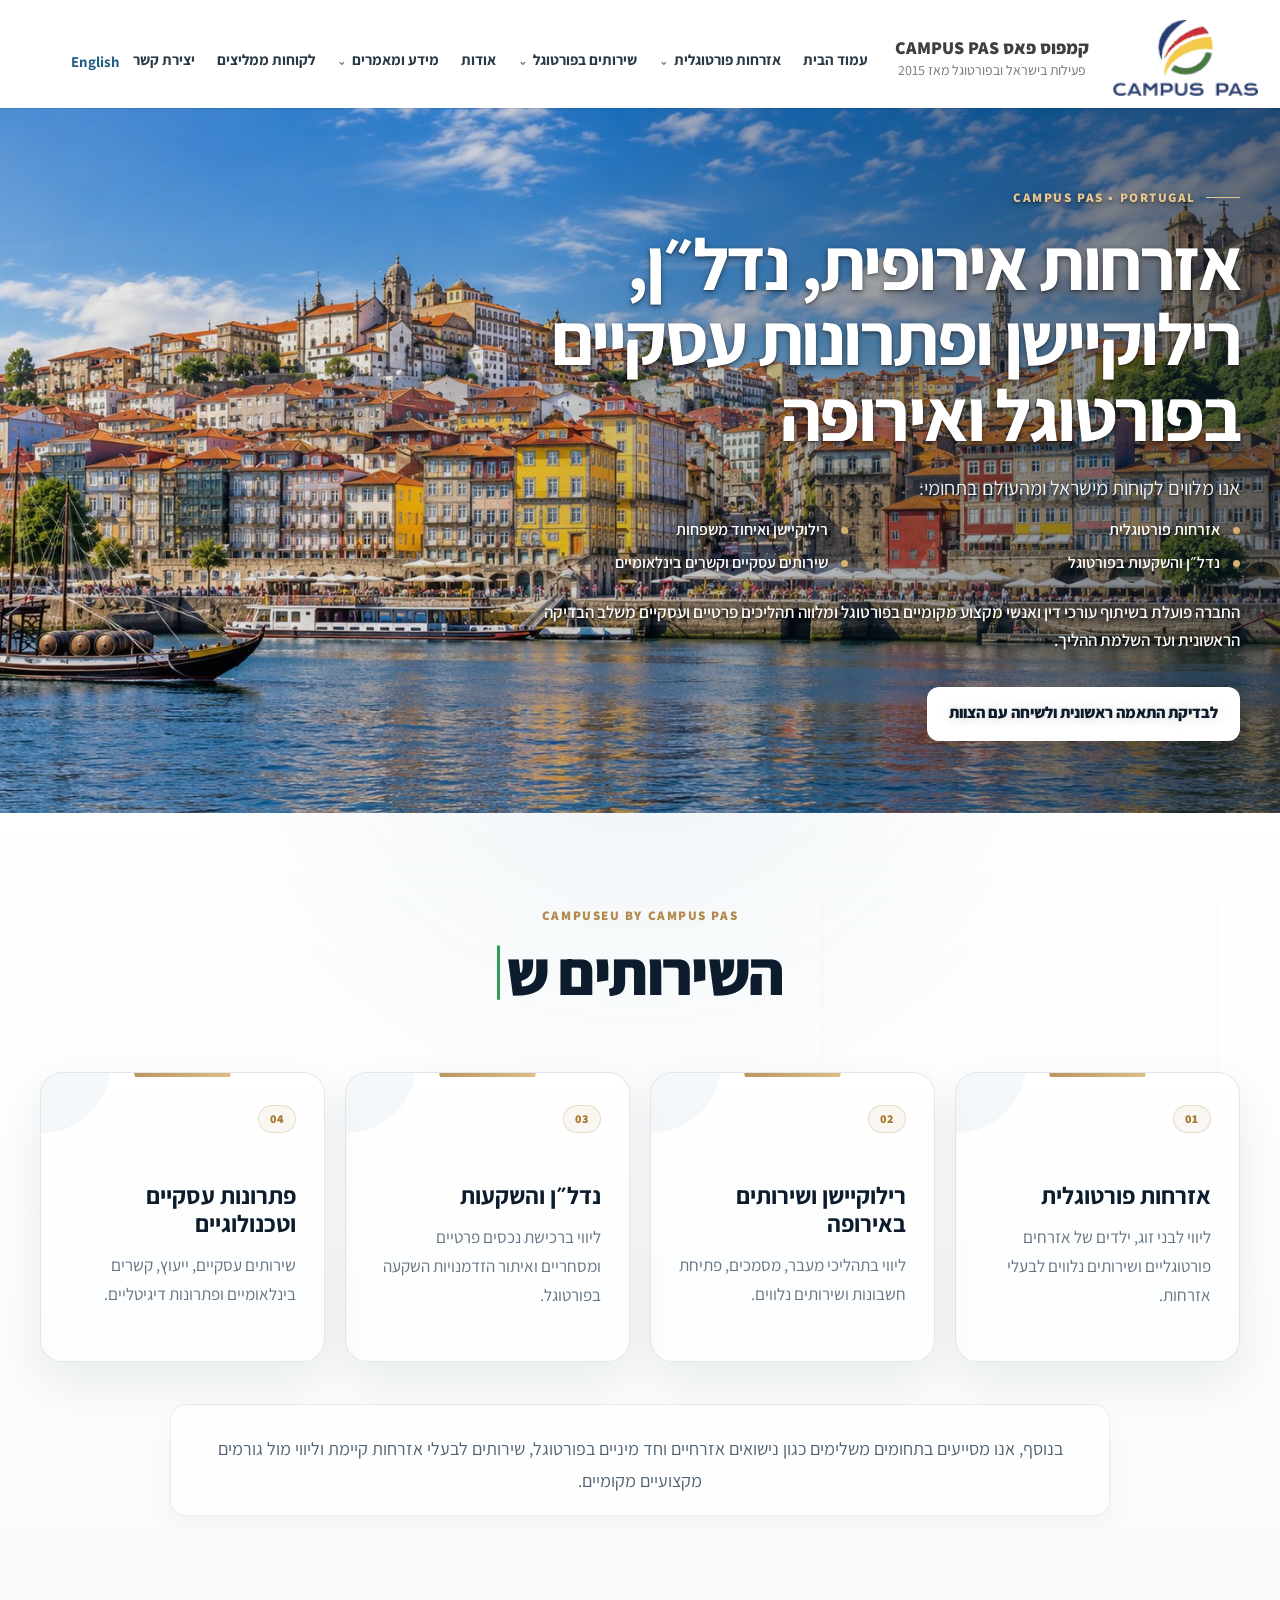
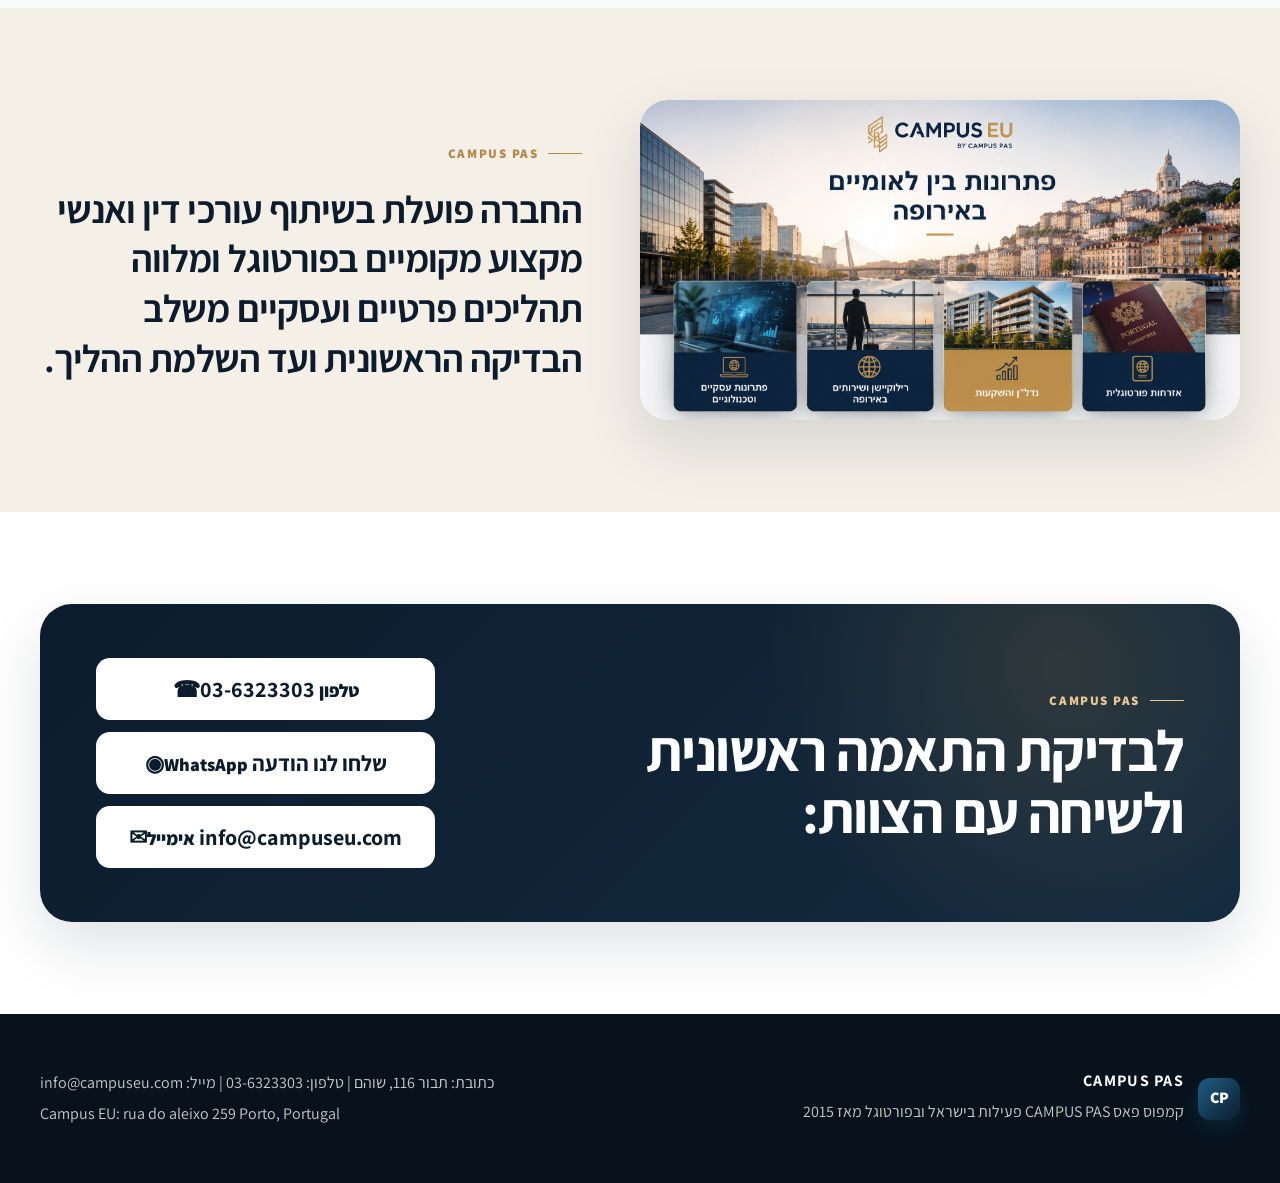
==== commit 2f12b9b3: "Add WhatsApp and email contact actions" ====
--- a/index.html
+++ b/index.html
@@ -8,7 +8,7 @@
   <link rel="preconnect" href="https://fonts.googleapis.com">
   <link rel="preconnect" href="https://fonts.gstatic.com" crossorigin>
   <link href="https://fonts.googleapis.com/css2?family=Assistant:wght@400;500;600;700;800&display=swap" rel="stylesheet">
-  <link rel="stylesheet" href="styles.css?v=22" />
+  <link rel="stylesheet" href="styles.css?v=23" />
 </head>
 <body>
   <a class="skip-link" href="#main">דילוג לתוכן</a>
@@ -185,12 +185,29 @@
           </h2>
         </div>
 
-        <div class="contact-actions">
-          <a href="tel:036323303" class="contact-button">
-            <span>03-6323303</span>
-          </a>
-          <a href="tel:0522447888" class="contact-button secondary">
-            <span>052-2447888</span>
+        <div class="contact-actions contact-actions-rich">
+          <a href="tel:036323303" class="contact-button contact-phone-primary" aria-label="התקשרו ל-03-6323303">
+            <span class="contact-action-icon" aria-hidden="true">☎</span>
+            <span class="contact-action-copy">
+              <small data-he="טלפון" data-en="Phone">טלפון</small>
+              <strong>03-6323303</strong>
+            </span>
+          </a>
+
+          <a href="https://wa.me/972522447888" class="contact-button contact-whatsapp" target="_blank" rel="noopener" aria-label="שלחו לנו הודעה ב-WhatsApp">
+            <span class="contact-action-icon" aria-hidden="true">◉</span>
+            <span class="contact-action-copy">
+              <small data-he="WhatsApp" data-en="WhatsApp">WhatsApp</small>
+              <strong data-he="שלחו לנו הודעה" data-en="Message us">שלחו לנו הודעה</strong>
+            </span>
+          </a>
+
+          <a href="mailto:info@campuseu.com" class="contact-button contact-email" aria-label="שלחו מייל ל-info@campuseu.com">
+            <span class="contact-action-icon" aria-hidden="true">✉</span>
+            <span class="contact-action-copy">
+              <small data-he="אימייל" data-en="Email">אימייל</small>
+              <strong>info@campuseu.com</strong>
+            </span>
           </a>
         </div>
       </div>
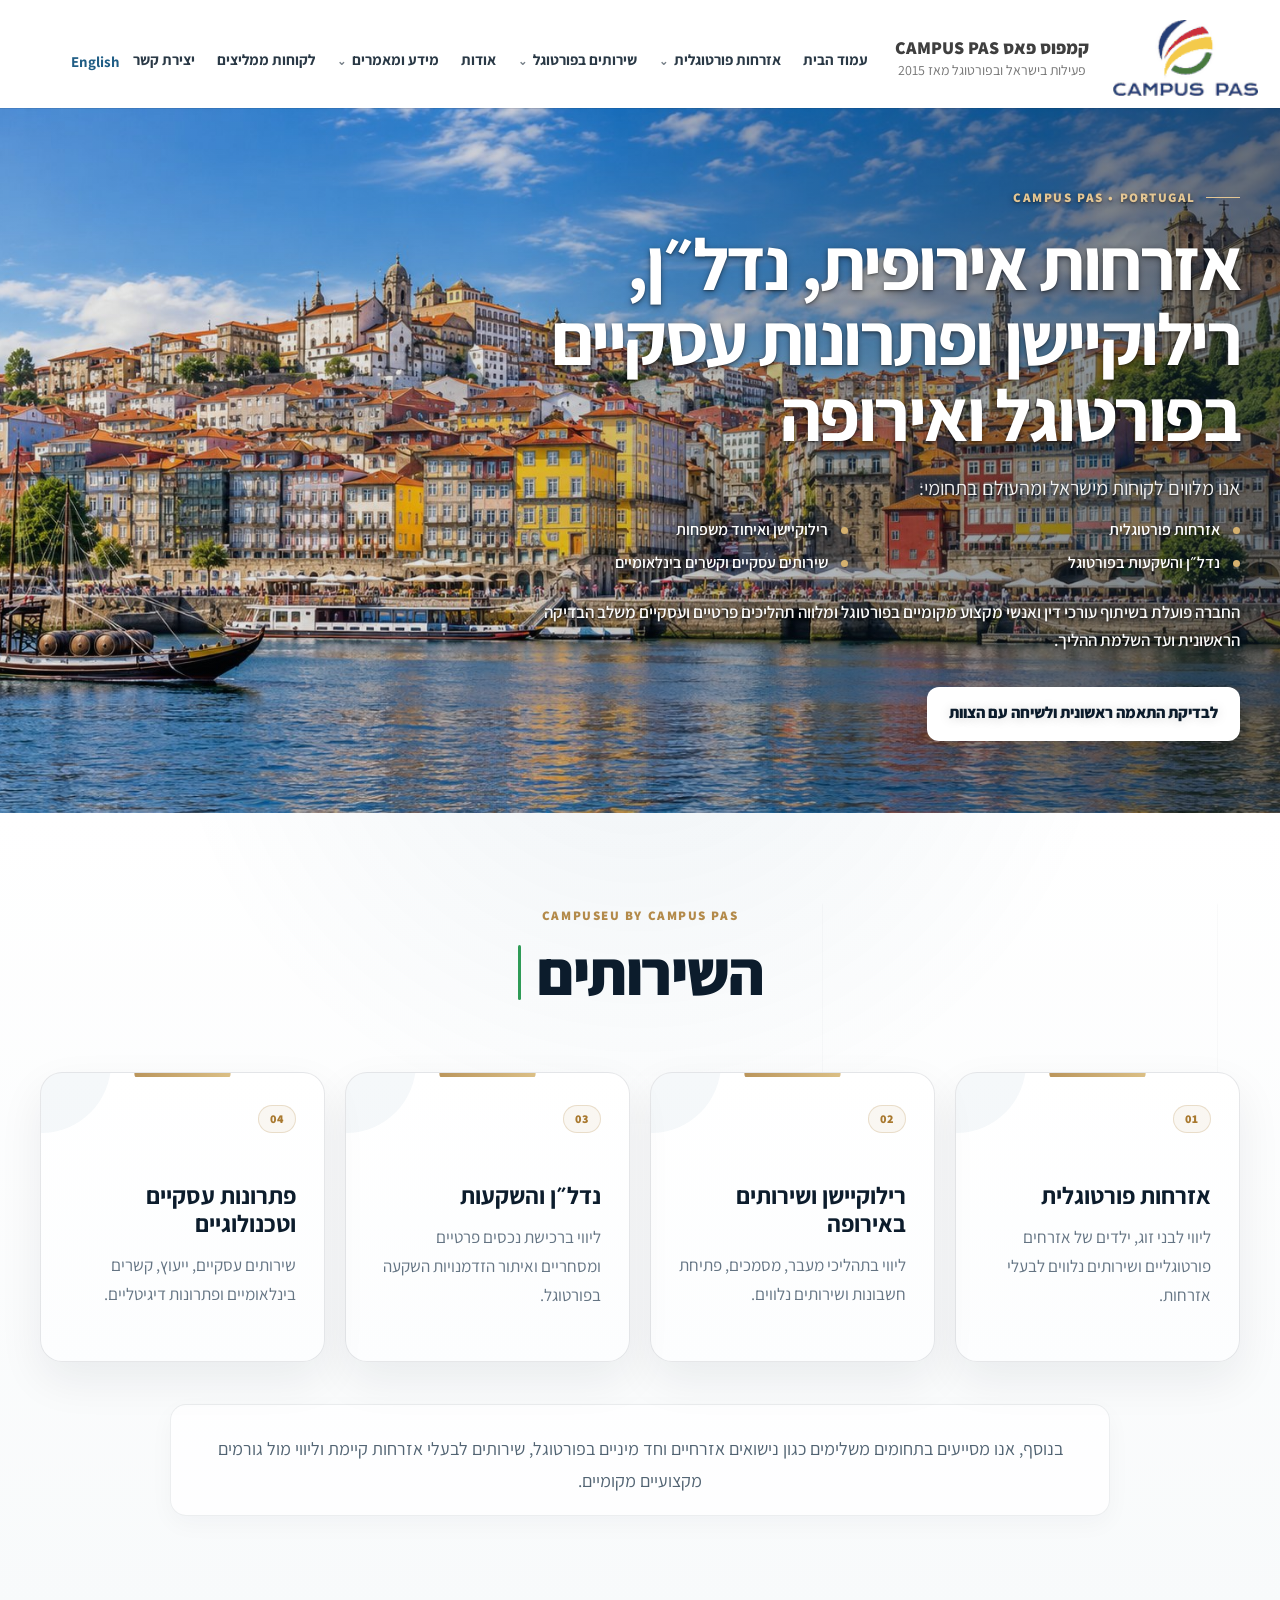
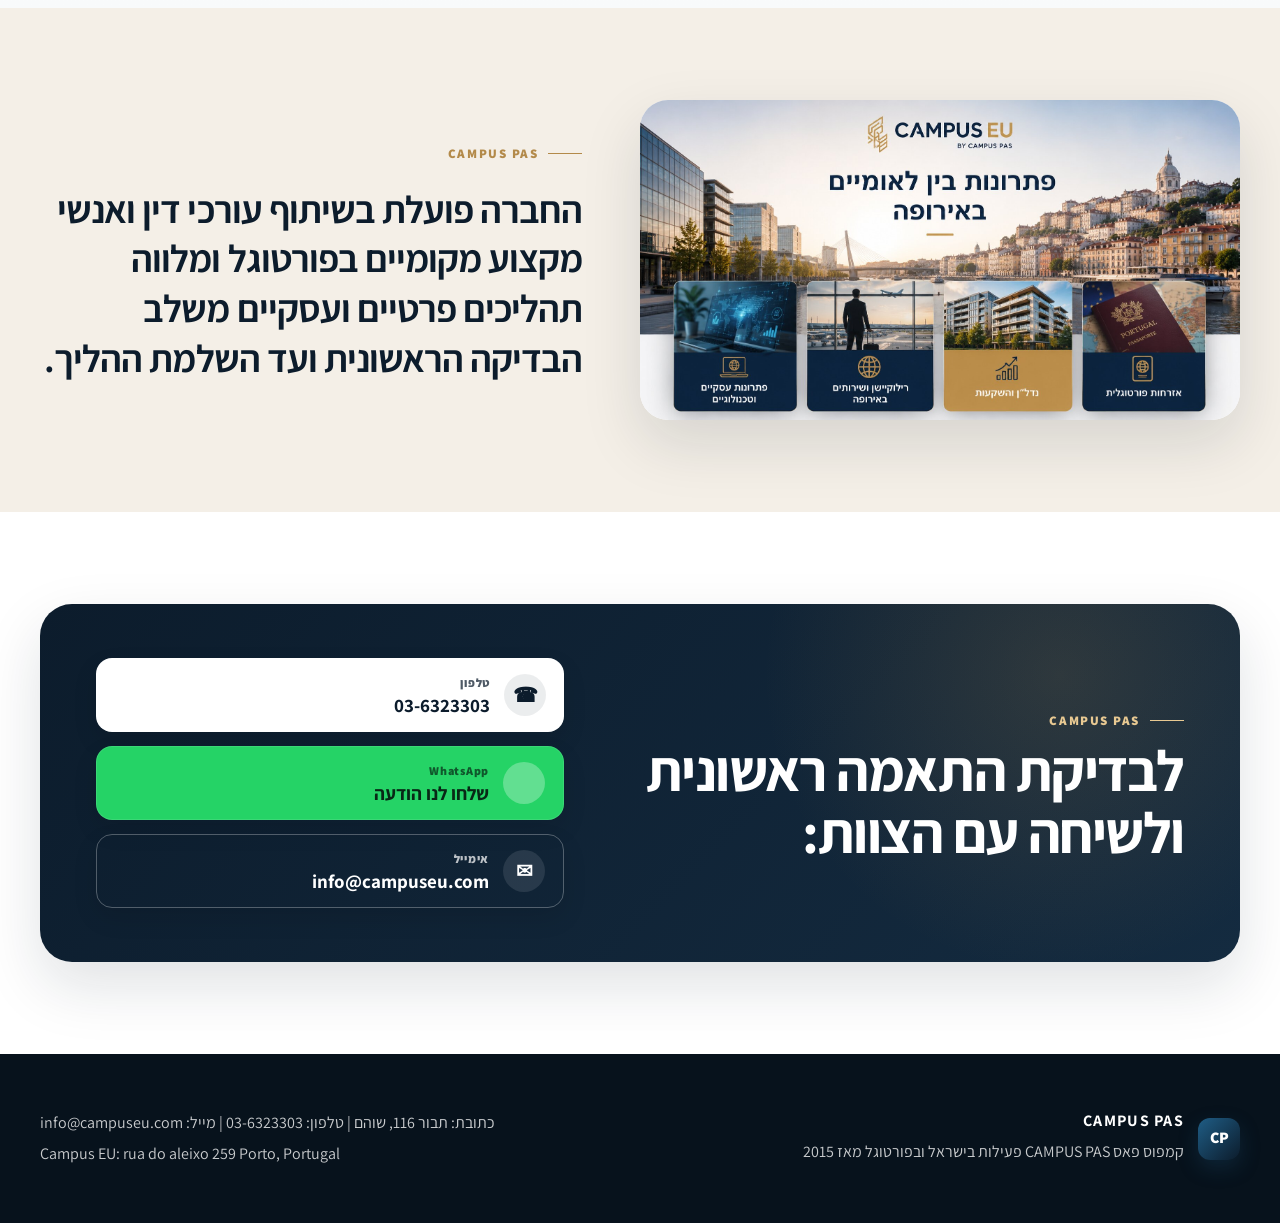
==== commit 0087be13: "Use WhatsApp icon in homepage contact CTA" ====
--- a/index.html
+++ b/index.html
@@ -8,7 +8,7 @@
   <link rel="preconnect" href="https://fonts.googleapis.com">
   <link rel="preconnect" href="https://fonts.gstatic.com" crossorigin>
   <link href="https://fonts.googleapis.com/css2?family=Assistant:wght@400;500;600;700;800&display=swap" rel="stylesheet">
-  <link rel="stylesheet" href="styles.css?v=23" />
+  <link rel="stylesheet" href="styles.css?v=24" />
 </head>
 <body>
   <a class="skip-link" href="#main">דילוג לתוכן</a>
@@ -195,7 +195,7 @@
           </a>
 
           <a href="https://wa.me/972522447888" class="contact-button contact-whatsapp" target="_blank" rel="noopener" aria-label="שלחו לנו הודעה ב-WhatsApp">
-            <span class="contact-action-icon" aria-hidden="true">◉</span>
+            <span class="contact-action-icon whatsapp-icon-wrap" aria-hidden="true"><img src="https://upload.wikimedia.org/wikipedia/commons/5/5e/WhatsApp_icon.png" alt="" class="whatsapp-icon"></span>
             <span class="contact-action-copy">
               <small data-he="WhatsApp" data-en="WhatsApp">WhatsApp</small>
               <strong data-he="שלחו לנו הודעה" data-en="Message us">שלחו לנו הודעה</strong>
--- a/styles.css
+++ b/styles.css
@@ -2197,3 +2197,110 @@
   object-fit:contain !important;
   object-position:center center;
 }
+
+
+/* Contact panel upgrade v23 */
+.contact-panel{
+  grid-template-columns:1.1fr .9fr;
+  gap:48px;
+}
+
+.contact-actions-rich{
+  display:grid;
+  grid-template-columns:1fr;
+  gap:14px;
+}
+
+.contact-actions-rich .contact-button{
+  min-height:74px;
+  padding:0 18px;
+  border-radius:16px;
+  justify-content:flex-start;
+  gap:14px;
+  text-align:start;
+  direction:rtl;
+  box-shadow:0 10px 24px rgba(0,0,0,.10);
+  transition:transform .2s ease, box-shadow .2s ease, border-color .2s ease, background .2s ease;
+}
+
+.contact-actions-rich .contact-button:hover{
+  transform:translateY(-2px);
+  box-shadow:0 16px 32px rgba(0,0,0,.16);
+}
+
+.contact-action-icon{
+  width:42px;
+  height:42px;
+  border-radius:50%;
+  display:inline-flex;
+  align-items:center;
+  justify-content:center;
+  flex:0 0 42px;
+  font-size:20px;
+  font-weight:800;
+  background:rgba(12,28,44,.08);
+  color:var(--navy);
+}
+
+.contact-action-copy{
+  display:flex;
+  flex-direction:column;
+  gap:2px;
+  min-width:0;
+}
+
+.contact-action-copy small{
+  font-size:12px;
+  font-weight:800;
+  letter-spacing:.06em;
+  opacity:.72;
+}
+
+.contact-action-copy strong{
+  font-size:19px;
+  line-height:1.15;
+  overflow-wrap:anywhere;
+}
+
+.contact-phone-primary{
+  background:#fff;
+  color:var(--navy);
+}
+
+.contact-whatsapp{
+  background:#25D366;
+  color:#082816;
+  border:1px solid rgba(255,255,255,.10);
+}
+
+.contact-whatsapp .contact-action-icon{
+  background:rgba(255,255,255,.28);
+  color:#082816;
+}
+
+.contact-email{
+  background:transparent;
+  color:#fff;
+  border:1px solid rgba(255,255,255,.28);
+}
+
+.contact-email .contact-action-icon{
+  background:rgba(255,255,255,.10);
+  color:#fff;
+}
+
+@media(max-width:1050px){
+  .contact-panel{
+    grid-template-columns:1fr;
+  }
+}
+
+@media(max-width:760px){
+  .contact-actions-rich .contact-button{
+    min-height:68px;
+  }
+
+  .contact-action-copy strong{
+    font-size:17px;
+  }
+}
